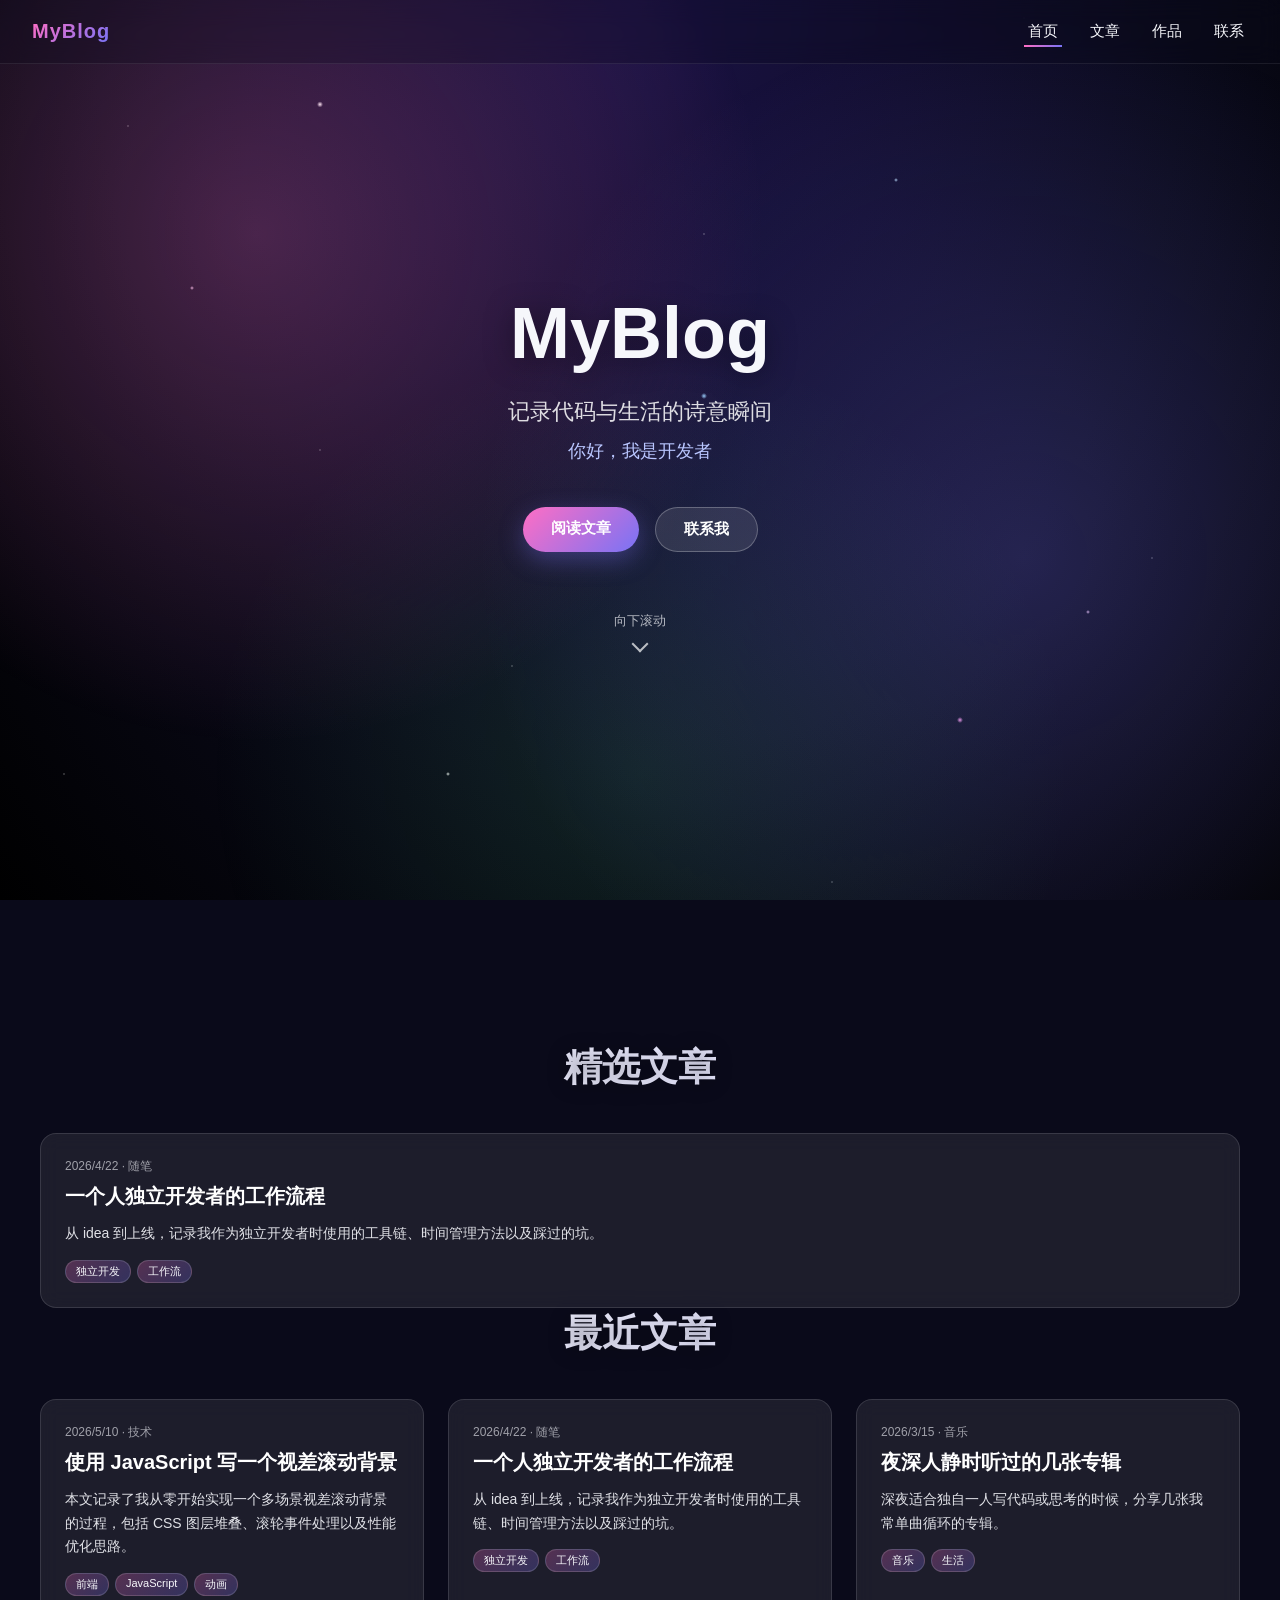
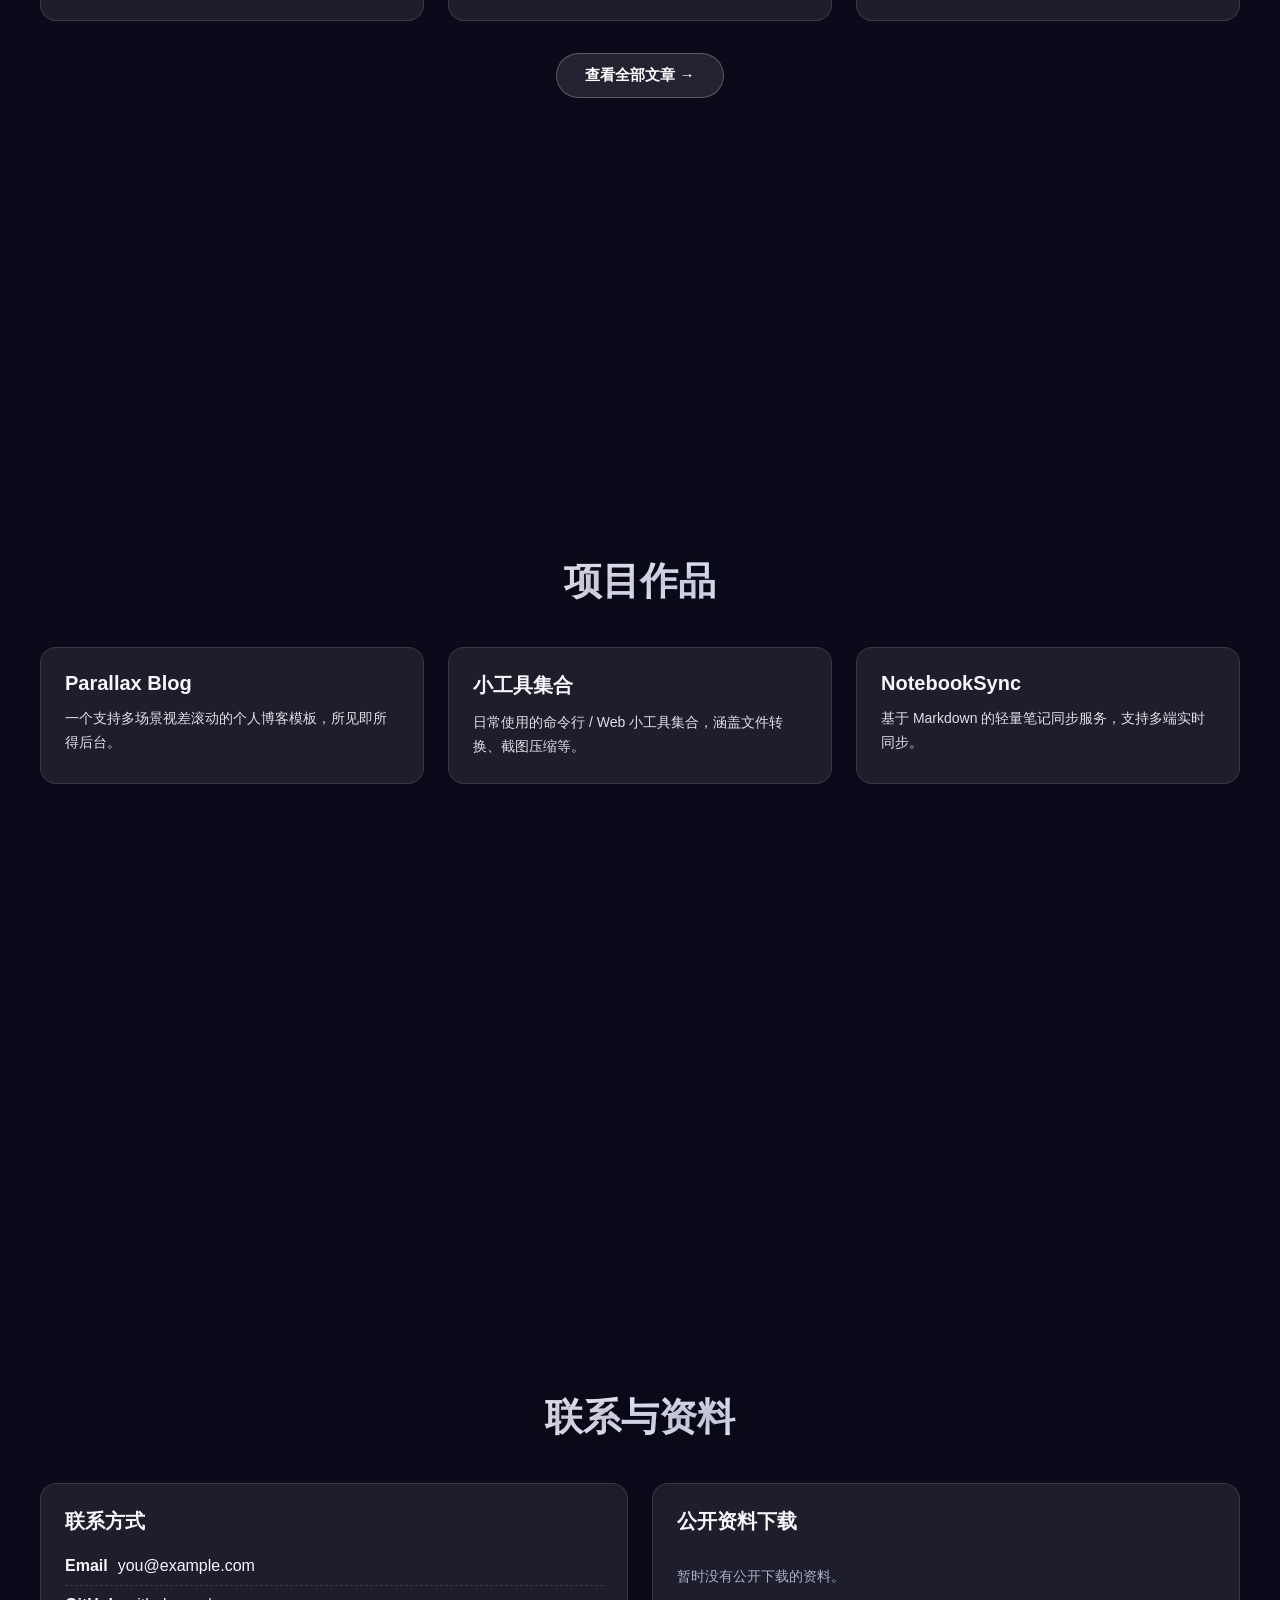
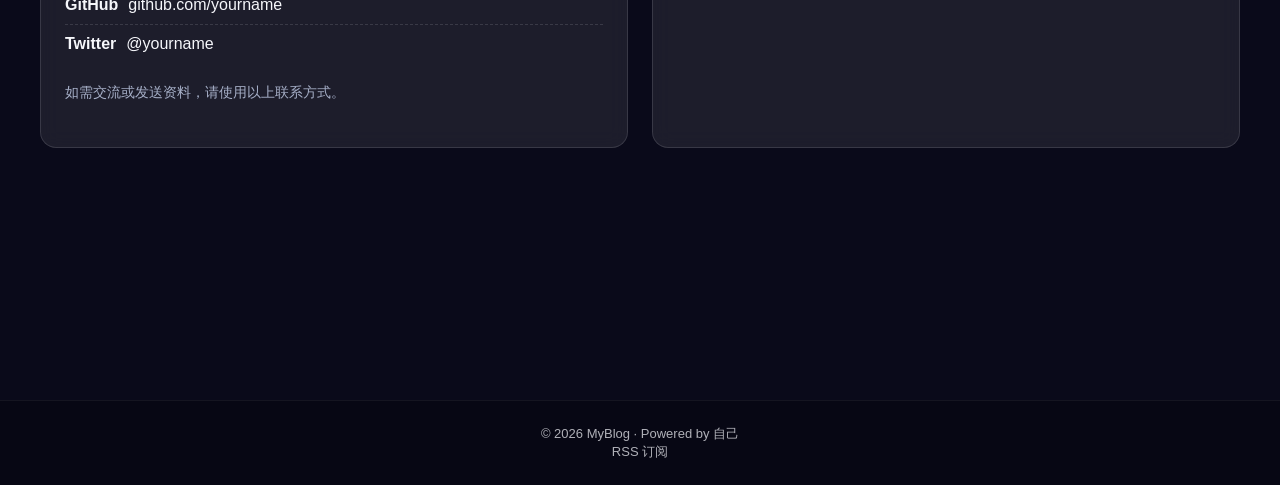
==== index.html @ c0e28db5 "Publish the public blog so it can be read without the admin site." ====
<!DOCTYPE html>
<html lang="zh-CN"><head>
  <meta charset="UTF-8">
  <meta name="viewport" content="width=device-width, initial-scale=1.0">
  <title id="page-title">我的个人博客</title>
  <link rel="stylesheet" href="css/main.css">
  <link rel="stylesheet" href="css/backgrounds.css">
<meta name="description" content="记录代码与生活的诗意瞬间"><meta property="og:title" content="我的个人博客"><meta property="og:description" content="记录代码与生活的诗意瞬间"><meta property="og:type" content="website"><meta property="og:site_name" content="MyBlog"><meta name="twitter:card" content="summary"><link rel="canonical" href="https://lin-messi.github.io/myblog/index.html"><meta property="og:url" content="https://lin-messi.github.io/myblog/index.html"><link rel="alternate" href="feed.xml" type="application/rss+xml"><link rel="stylesheet" href="css/public-site.css"></head>
<body>

  <!-- ============ 多层视差动态背景 ============ -->
  <div id="bg-stage" class="bg-stage">
    <!-- 场景 1: 星空 -->
    <div class="scene scene-1 active" data-scene="0">
      <div class="layer stars-far"></div>
      <div class="layer stars-mid"></div>
      <div class="layer stars-near"></div>
      <div class="layer nebula"></div>
    </div>
    <!-- 场景 2: 海洋 -->
    <div class="scene scene-2" data-scene="1">
      <div class="layer ocean-sky"></div>
      <div class="layer ocean-wave-far"></div>
      <div class="layer ocean-wave-mid"></div>
      <div class="layer ocean-wave-near"></div>
    </div>
    <!-- 场景 3: 森林 / 山川 -->
    <div class="scene scene-3" data-scene="2">
      <div class="layer forest-sky"></div>
      <div class="layer forest-mountain-far"></div>
      <div class="layer forest-mountain-mid"></div>
      <div class="layer forest-trees"></div>
    </div>
    <!-- 场景 4: 极光 -->
    <div class="scene scene-4" data-scene="3">
      <div class="layer aurora-sky"></div>
      <div class="layer aurora-1"></div>
      <div class="layer aurora-2"></div>
      <div class="layer aurora-3"></div>
    </div>
  </div>

  <!-- 鼠标粒子画布 -->
  

  <!-- ============ 顶部导航 ============ -->
  <header class="navbar">
    <a href="index.html" class="nav-brand" id="nav-brand" title="返回首页">MyBlog</a>
    <nav class="nav-links">
      <a href="#hero" data-nav="0">首页</a>
      <a href="#articles" data-nav="1">文章</a>
      <a href="#projects" data-nav="2">作品</a>
      <a href="#contact" data-nav="3">联系</a>
      
      
    </nav>
  </header>

  <!-- ============ 主内容 ============ -->
  <main>

    <!-- 板块 1: Hero 首页 -->
    <section id="hero" class="section section-hero">
      <div class="hero-content">
        <h1 class="hero-title" id="hero-brand">MyBlog</h1>
        <p class="hero-subtitle" id="hero-subtitle">记录代码与生活的诗意瞬间</p>
        <p class="hero-typewriter"><span id="typewriter">你好，我是开发者</span></p>
        <div class="hero-actions">
          <a href="#articles" class="btn btn-primary">阅读文章</a>
          <a href="#contact" class="btn btn-ghost">联系我</a>
        </div>
        <div class="scroll-hint">
          <span>向下滚动</span>
          <div class="arrow"></div>
        </div>
      </div>
    </section>

    <!-- 板块 2: 文章列表 -->
    <section id="articles" class="section section-articles">
      <div class="container">
        <div id="featured-block">
          <h2 class="section-title">精选文章</h2>
          <div class="article-grid" id="featured-grid"><a class="card article-card" href="post-a2-1d24ba3a.html"><div class="meta">2026/4/22 · 随笔</div><h3>一个人独立开发者的工作流程</h3><p>从 idea 到上线，记录我作为独立开发者时使用的工具链、时间管理方法以及踩过的坑。</p><div class="tags"><span class="tag">独立开发</span><span class="tag">工作流</span></div></a></div>
        </div>
        <h2 class="section-title" id="recent-heading">最近文章</h2>
        <div class="article-grid" id="article-grid"><a class="card article-card" href="post-a1-1c24b8a7.html"><div class="meta">2026/5/10 · 技术</div><h3>使用 JavaScript 写一个视差滚动背景</h3><p>本文记录了我从零开始实现一个多场景视差滚动背景的过程，包括 CSS 图层堆叠、滚轮事件处理以及性能优化思路。</p><div class="tags"><span class="tag">前端</span><span class="tag">JavaScript</span><span class="tag">动画</span></div></a><a class="card article-card" href="post-a2-1d24ba3a.html"><div class="meta">2026/4/22 · 随笔</div><h3>一个人独立开发者的工作流程</h3><p>从 idea 到上线，记录我作为独立开发者时使用的工具链、时间管理方法以及踩过的坑。</p><div class="tags"><span class="tag">独立开发</span><span class="tag">工作流</span></div></a><a class="card article-card" href="post-a3-1e24bbcd.html"><div class="meta">2026/3/15 · 音乐</div><h3>夜深人静时听过的几张专辑</h3><p>深夜适合独自一人写代码或思考的时候，分享几张我常单曲循环的专辑。</p><div class="tags"><span class="tag">音乐</span><span class="tag">生活</span></div></a></div>
        <div class="articles-more" id="articles-more" style="display: flex; justify-content: center; margin-top: 32px;">
          <a href="articles.html" class="btn btn-ghost">查看全部文章 →</a>
        </div>
      </div>
    </section>

    <!-- 板块 3: 项目作品集 -->
    <section id="projects" class="section section-projects">
      <div class="container">
        <h2 class="section-title">项目作品</h2>
        <div class="project-grid" id="project-grid"><a class="card" href="#projects" rel="noopener noreferrer"><h3>Parallax Blog</h3><p>一个支持多场景视差滚动的个人博客模板，所见即所得后台。</p></a><a class="card" href="#projects" rel="noopener noreferrer"><h3>小工具集合</h3><p>日常使用的命令行 / Web 小工具集合，涵盖文件转换、截图压缩等。</p></a><a class="card" href="#projects" rel="noopener noreferrer"><h3>NotebookSync</h3><p>基于 Markdown 的轻量笔记同步服务，支持多端实时同步。</p></a></div>
      </div>
    </section>

    <!-- 板块 4: 联系 + 资料上传通道 -->
    <section id="contact" class="section section-contact">
      <div class="container">
        <h2 class="section-title">联系与资料</h2>

        <div class="contact-grid">

          <!-- 联系信息 / 留言板 -->
          <div class="card contact-card"><h3>联系方式</h3><ul class="contact-list"><li><strong>Email</strong> <a href="mailto:you@example.com">you@example.com</a></li><li><strong>GitHub</strong> <a href="https://github.com/">github.com/yourname</a></li><li><strong>Twitter</strong> @yourname</li></ul><p class="public-note">如需交流或发送资料，请使用以上联系方式。</p></div>

          <!-- 资料上传通道 -->
          <div class="card upload-card"><h3>公开资料下载</h3><p class="public-note">暂时没有公开下载的资料。</p></div>

        </div>
      </div>
    </section>

  </main>

  <footer class="footer">
    <p id="footer-text">© 2026 MyBlog · Powered by 自己</p>
  <a href="feed.xml">RSS 订阅</a></footer>

  <!-- 背景音乐（默认无音频，可在 admin 后台传入或更换） -->
  

  <!-- 入口脚本（传统脚本，按依赖顺序加载，支持 file:// 双击直接打开） -->
  
  
  
  
  
  
  


<script src="js/backgrounds.js"></script><script src="js/public-site.js" defer=""></script></body></html>
---- css/main.css ----
/* ============ 全局基础样式 ============ */
* { box-sizing: border-box; margin: 0; padding: 0; }

html, body {
  scroll-behavior: smooth;
  font-family: -apple-system, BlinkMacSystemFont, "PingFang SC", "Microsoft YaHei",
               "Helvetica Neue", Arial, sans-serif;
  color: #f6f7fb;
  background: #0a0a1a;
  overflow-x: hidden;
}

body {
  position: relative;
  min-height: 100vh;
}

a { color: inherit; text-decoration: none; transition: opacity .25s ease; }
a:hover { opacity: .75; }

/* ============ 鼠标粒子画布 ============ */
#particle-canvas {
  position: fixed;
  inset: 0;
  width: 100vw;
  height: 100vh;
  pointer-events: none;
  z-index: 2;
}

/* ============ 顶部导航 ============ */
.navbar {
  position: fixed;
  top: 0; left: 0; right: 0;
  height: 64px;
  padding: 0 32px;
  display: flex;
  align-items: center;
  justify-content: space-between;
  z-index: 100;
  background: rgba(10, 10, 26, .25);
  backdrop-filter: blur(12px);
  -webkit-backdrop-filter: blur(12px);
  border-bottom: 1px solid rgba(255, 255, 255, .08);
}
.nav-brand {
  font-size: 20px;
  font-weight: 700;
  letter-spacing: 1px;
  background: linear-gradient(135deg, #ff6ec4, #7873f5, #4ade80, #facc15);
  background-size: 300% 300%;
  -webkit-background-clip: text;
  background-clip: text;
  color: transparent;
  animation: gradient-shift 8s ease infinite;
  cursor: pointer;
}
.nav-brand:hover { opacity: 1; }
@keyframes gradient-shift {
  0%, 100% { background-position: 0% 50%; }
  50% { background-position: 100% 50%; }
}
.nav-links { display: flex; align-items: center; gap: 24px; }
.nav-links a { font-size: 15px; padding: 6px 4px; position: relative; }
.nav-links a::after {
  content: '';
  position: absolute;
  left: 0; bottom: 0;
  width: 0; height: 2px;
  background: linear-gradient(90deg, #ff6ec4, #7873f5);
  transition: width .3s ease;
}
.nav-links a:hover::after,
.nav-links a.active::after { width: 100%; }

.music-btn, .admin-link {
  background: rgba(255, 255, 255, .1);
  border: 1px solid rgba(255, 255, 255, .15);
  color: #fff;
  width: 36px; height: 36px;
  border-radius: 50%;
  display: inline-flex;
  align-items: center;
  justify-content: center;
  cursor: pointer;
  font-size: 16px;
  transition: all .25s ease;
}
.music-btn:hover, .admin-link:hover {
  background: rgba(255, 255, 255, .2);
  transform: rotate(15deg);
}
.music-btn.playing {
  background: linear-gradient(135deg, #ff6ec4, #7873f5);
  animation: pulse 1.5s ease-in-out infinite;
}
@keyframes pulse {
  0%, 100% { box-shadow: 0 0 0 0 rgba(255, 110, 196, .5); }
  50% { box-shadow: 0 0 0 10px rgba(255, 110, 196, 0); }
}

/* ============ 主区段 ============ */
.section {
  position: relative;
  width: 100%;
  min-height: 100vh;
  padding: 120px 32px 80px;
  display: flex;
  align-items: center;
  z-index: 3;
}
.container { max-width: 1200px; margin: 0 auto; width: 100%; }
.section-title {
  font-size: 38px;
  font-weight: 700;
  margin-bottom: 40px;
  text-align: center;
  background: linear-gradient(135deg, #fff, #d6d6ff);
  -webkit-background-clip: text;
  background-clip: text;
  color: transparent;
  text-shadow: 0 2px 20px rgba(0, 0, 0, .3);
}

/* ============ Hero ============ */
.section-hero { justify-content: center; text-align: center; }
.hero-content { max-width: 800px; }
.hero-title {
  font-size: clamp(36px, 6vw, 72px);
  font-weight: 800;
  margin-bottom: 20px;
  line-height: 1.2;
  text-shadow: 0 4px 30px rgba(0, 0, 0, .4);
}
.cursor {
  display: inline-block;
  color: #ff6ec4;
  animation: blink 0.8s step-end infinite;
}
@keyframes blink { 50% { opacity: 0; } }

.hero-subtitle {
  font-size: clamp(16px, 2vw, 22px);
  color: rgba(255, 255, 255, .85);
  margin-bottom: 12px;
}
.hero-typewriter {
  font-size: clamp(15px, 2vw, 18px);
  color: #b9c6ff;
  margin: 0 0 32px;
  min-height: 26px;
}
.hero-actions { display: flex; gap: 16px; justify-content: center; flex-wrap: wrap; }

.btn {
  display: inline-block;
  padding: 12px 28px;
  border-radius: 999px;
  font-size: 15px;
  font-weight: 600;
  cursor: pointer;
  border: none;
  transition: all .3s ease;
}
.btn-primary {
  background: linear-gradient(135deg, #ff6ec4, #7873f5);
  color: #fff;
  box-shadow: 0 8px 24px rgba(120, 115, 245, .35);
}
.btn-primary:hover { transform: translateY(-2px); box-shadow: 0 12px 32px rgba(120, 115, 245, .5); }
.btn-ghost {
  background: rgba(255, 255, 255, .1);
  color: #fff;
  border: 1px solid rgba(255, 255, 255, .25);
}
.btn-ghost:hover { background: rgba(255, 255, 255, .2); }

.scroll-hint {
  margin-top: 60px;
  display: flex;
  flex-direction: column;
  align-items: center;
  font-size: 13px;
  opacity: .7;
  animation: float 2s ease-in-out infinite;
}
.scroll-hint .arrow {
  width: 12px; height: 12px;
  border-right: 2px solid #fff;
  border-bottom: 2px solid #fff;
  transform: rotate(45deg);
  margin-top: 8px;
}
@keyframes float {
  0%, 100% { transform: translateY(0); }
  50% { transform: translateY(8px); }
}

/* ============ 卡片网格 ============ */
.article-grid, .project-grid {
  display: grid;
  grid-template-columns: repeat(auto-fit, minmax(min(280px, 100%), 1fr));
  gap: 24px;
}
.card {
  background: rgba(255, 255, 255, .08);
  border: 1px solid rgba(255, 255, 255, .12);
  border-radius: 16px;
  padding: 24px;
  backdrop-filter: blur(10px);
  -webkit-backdrop-filter: blur(10px);
  transition: all .3s ease;
}
.card:hover {
  transform: translateY(-4px);
  background: rgba(255, 255, 255, .12);
  border-color: rgba(255, 255, 255, .25);
  box-shadow: 0 20px 40px rgba(0, 0, 0, .25);
}
.card h3 { font-size: 20px; margin-bottom: 12px; }
.card .meta { font-size: 12px; opacity: .6; margin-bottom: 8px; }
.card p { font-size: 14px; line-height: 1.7; opacity: .9; }
.card h3, .card p, .contact-list a { overflow-wrap: break-word; word-break: break-word; }
.card .tags { margin-top: 14px; display: flex; flex-wrap: wrap; gap: 6px; }
.card .tag {
  font-size: 11px;
  padding: 3px 10px;
  border-radius: 999px;
  background: linear-gradient(135deg, rgba(255, 110, 196, .25), rgba(120, 115, 245, .25));
  border: 1px solid rgba(255, 255, 255, .15);
}
/* 可点击的文章卡片（首页） */
a.article-card { display: block; text-decoration: none; color: inherit; position: relative; }
a.article-card h3 { color: #fff; transition: color .2s; }
a.article-card:hover h3 { color: #ffd6f0; }
.article-card .pin-badge {
  position: absolute; top: 14px; right: 14px;
  font-size: 11px; padding: 2px 10px; border-radius: 10px;
  background: linear-gradient(135deg, #db2777, #a86bff); color: #fff;
}
.article-card .pin-badge.featured { background: linear-gradient(135deg, #f59e0b, #db2777); }

/* ============ 联系板块 ============ */
.contact-grid {
  display: grid;
  grid-template-columns: repeat(auto-fit, minmax(min(320px, 100%), 1fr));
  gap: 24px;
}
.contact-list { list-style: none; }
.contact-list li {
  padding: 10px 0;
  display: flex;
  align-items: center;
  gap: 10px;
  border-bottom: 1px dashed rgba(255, 255, 255, .12);
}
.contact-list li:last-child { border-bottom: none; }
.contact-list .ico { width: 28px; opacity: .8; }

/* 留言板 */
.message-form { display: flex; flex-direction: column; gap: 10px; margin-top: 8px; }
.message-form input,
.message-form textarea {
  background: rgba(255, 255, 255, .08);
  border: 1px solid rgba(255, 255, 255, .15);
  border-radius: 8px;
  padding: 10px 12px;
  color: #fff;
  font-size: 14px;
  font-family: inherit;
  resize: vertical;
}
.message-form input:focus,
.message-form textarea:focus { outline: none; border-color: rgba(255, 110, 196, .5); }
.message-list { margin-top: 14px; max-height: 200px; overflow-y: auto; }
.message-item {
  padding: 8px 10px;
  border-radius: 8px;
  background: rgba(255, 255, 255, .04);
  margin-bottom: 6px;
  font-size: 13px;
}
.message-item .author { color: #ff6ec4; font-weight: 600; margin-right: 6px; }
.message-item .time { float: right; opacity: .5; font-size: 11px; }

/* ============ 上传区 ============ */
.upload-tip { font-size: 12px; opacity: .7; margin-bottom: 12px; }
.dropzone {
  border: 2px dashed rgba(255, 255, 255, .25);
  border-radius: 12px;
  padding: 32px 16px;
  text-align: center;
  cursor: pointer;
  transition: all .3s ease;
  background: rgba(255, 255, 255, .03);
}
.dropzone.dragover {
  border-color: #ff6ec4;
  background: rgba(255, 110, 196, .08);
  transform: scale(1.02);
}
.upload-icon {
  font-size: 36px;
  margin-bottom: 8px;
  background: linear-gradient(135deg, #ff6ec4, #7873f5);
  -webkit-background-clip: text;
  background-clip: text;
  color: transparent;
}
.file-label { color: #ff6ec4; text-decoration: underline; cursor: pointer; }
.upload-status { font-size: 12px; margin-top: 10px; min-height: 18px; opacity: .8; }

.upload-list-title { margin-top: 20px; font-size: 14px; opacity: .8; }
.upload-list { list-style: none; max-height: 200px; overflow-y: auto; margin-top: 8px; }
.upload-list li {
  display: flex;
  align-items: center;
  justify-content: space-between;
  padding: 8px 12px;
  border-radius: 8px;
  background: rgba(255, 255, 255, .05);
  margin-bottom: 6px;
  font-size: 13px;
}
.upload-list .file-info { display: flex; align-items: center; gap: 8px; min-width: 0; }
.upload-list .file-name { white-space: nowrap; overflow: hidden; text-overflow: ellipsis; max-width: 180px; }
.upload-list .file-size { opacity: .5; font-size: 11px; }
.upload-list .file-actions { display: flex; gap: 8px; }
.upload-list .file-actions a,
.upload-list .file-actions button {
  background: rgba(255, 255, 255, .1);
  border: none;
  color: #fff;
  font-size: 11px;
  padding: 4px 10px;
  border-radius: 999px;
  cursor: pointer;
  transition: all .25s ease;
}
.upload-list .file-actions a:hover,
.upload-list .file-actions button:hover { background: rgba(255, 110, 196, .35); }

/* ============ 页脚 ============ */
.footer {
  position: relative;
  z-index: 3;
  text-align: center;
  padding: 24px;
  font-size: 13px;
  opacity: .7;
  background: rgba(0, 0, 0, .3);
  border-top: 1px solid rgba(255, 255, 255, .08);
}

/* ============ 响应式 ============ */
@media (max-width: 720px) {
  .navbar { padding: 0 16px; }
  .nav-links { gap: 12px; }
  .nav-links a { font-size: 13px; }
  .section { padding: 100px 16px 60px; }
  .section-title { font-size: 28px; margin-bottom: 28px; }
}
---- css/backgrounds.css ----
/* ============ 多场景视差动态背景 ============
   通过 JS 控制每个 .scene 的 opacity，以及每个 .layer 的 translateY
   形成 4 个场景之间的渐变切换 + 视差多层滚动
============================================== */

.bg-stage {
  position: fixed;
  inset: 0;
  width: 100vw;
  height: 100vh;
  z-index: 1;
  overflow: hidden;
  pointer-events: none;
}

.scene {
  position: absolute;
  inset: 0;
  opacity: 0;
  transition: opacity .6s ease;
  will-change: opacity;
}
.scene.active { opacity: 1; }

.layer {
  position: absolute;
  inset: -10% 0;
  will-change: transform;
  transition: transform .12s linear;
}

/* ========== 场景 1: 星空 ========== */
.scene-1 {
  background: radial-gradient(ellipse at top, #1a1244 0%, #0a0a1a 60%, #000 100%);
}
.stars-far, .stars-mid, .stars-near {
  background-repeat: repeat;
}
/* 远星 —— 小而密 */
.stars-far {
  background-image:
    radial-gradient(1px 1px at 10% 20%, #fff, transparent),
    radial-gradient(1px 1px at 80% 10%, #fff, transparent),
    radial-gradient(1px 1px at 40% 70%, #fff, transparent),
    radial-gradient(1px 1px at 65% 90%, #fff, transparent),
    radial-gradient(1px 1px at 25% 50%, #fff, transparent),
    radial-gradient(1px 1px at 90% 60%, #fff, transparent),
    radial-gradient(1px 1px at 5% 80%, #fff, transparent),
    radial-gradient(1px 1px at 55% 30%, #fff, transparent);
  background-size: 100% 100%;
  opacity: .6;
  animation: twinkle 4s ease-in-out infinite;
}
/* 中星 */
.stars-mid {
  background-image:
    radial-gradient(2px 2px at 15% 35%, #ffd6f7, transparent),
    radial-gradient(2px 2px at 70% 25%, #c2e6ff, transparent),
    radial-gradient(2px 2px at 35% 80%, #fff, transparent),
    radial-gradient(2px 2px at 85% 65%, #ffd6f7, transparent),
    radial-gradient(2px 2px at 50% 50%, #c2e6ff, transparent);
  background-size: 100% 100%;
  opacity: .85;
  animation: twinkle 3s ease-in-out infinite 1s;
}
/* 近星 —— 大而少 */
.stars-near {
  background-image:
    radial-gradient(3px 3px at 25% 18%, #fff, transparent),
    radial-gradient(3px 3px at 75% 75%, #ff9be5, transparent),
    radial-gradient(3px 3px at 55% 45%, #9bd6ff, transparent);
  background-size: 100% 100%;
}
@keyframes twinkle {
  0%, 100% { opacity: .35; }
  50% { opacity: 1; }
}
/* 星云光晕 */
.nebula {
  background:
    radial-gradient(circle at 20% 30%, rgba(255, 110, 196, .25), transparent 40%),
    radial-gradient(circle at 80% 60%, rgba(120, 115, 245, .25), transparent 45%),
    radial-gradient(circle at 50% 80%, rgba(74, 222, 128, .12), transparent 40%);
}

/* ========== 场景 2: 海洋 ========== */
.scene-2 {
  background: linear-gradient(to bottom, #08203e 0%, #0b5577 50%, #1a8ca0 100%);
}
.ocean-sky {
  background: radial-gradient(circle at 70% 20%, rgba(255, 200, 130, .35), transparent 40%),
              radial-gradient(circle at 30% 10%, rgba(255, 150, 200, .25), transparent 50%);
}
.ocean-wave-far,
.ocean-wave-mid,
.ocean-wave-near {
  position: absolute;
  left: 0; right: 0;
  height: 50%;
}
.ocean-wave-far {
  bottom: 30%;
  background: radial-gradient(ellipse at 50% 100%, rgba(173, 216, 230, .5), transparent 70%);
  filter: blur(10px);
  animation: wave 8s ease-in-out infinite;
}
.ocean-wave-mid {
  bottom: 15%;
  background: linear-gradient(to top, rgba(11, 85, 119, .9), transparent);
  clip-path: polygon(0 60%, 8% 50%, 18% 60%, 28% 48%, 40% 58%, 52% 46%, 65% 58%, 78% 48%, 90% 60%, 100% 52%, 100% 100%, 0 100%);
  animation: wave 6s ease-in-out infinite reverse;
}
.ocean-wave-near {
  bottom: 0;
  background: linear-gradient(to top, rgba(8, 32, 62, .95), transparent);
  clip-path: polygon(0 70%, 10% 60%, 22% 72%, 35% 58%, 48% 70%, 60% 56%, 72% 70%, 85% 60%, 100% 70%, 100% 100%, 0 100%);
  animation: wave 4s ease-in-out infinite;
}
@keyframes wave {
  0%, 100% { transform: translateX(0) translateY(0); }
  50% { transform: translateX(-20px) translateY(-6px); }
}

/* ========== 场景 3: 森林山川 ========== */
.scene-3 {
  background: linear-gradient(to bottom, #ffb7a8 0%, #ff8a7a 30%, #6d3f6e 70%, #2b1d4a 100%);
}
.forest-sky {
  background: radial-gradient(circle at 50% 30%, rgba(255, 240, 200, .5), transparent 30%);
}
.forest-mountain-far,
.forest-mountain-mid,
.forest-trees {
  position: absolute;
  left: 0; right: 0;
  bottom: 0;
}
.forest-mountain-far {
  height: 55%;
  background: linear-gradient(to top, #4a2c5c, #6d3f6e);
  clip-path: polygon(0 60%, 12% 30%, 24% 55%, 38% 25%, 52% 50%, 65% 20%, 80% 48%, 92% 30%, 100% 55%, 100% 100%, 0 100%);
  opacity: .8;
}
.forest-mountain-mid {
  height: 40%;
  background: linear-gradient(to top, #2b1d4a, #4a2c5c);
  clip-path: polygon(0 70%, 10% 45%, 22% 65%, 36% 40%, 50% 60%, 64% 38%, 78% 60%, 90% 45%, 100% 65%, 100% 100%, 0 100%);
}
.forest-trees {
  height: 25%;
  background: linear-gradient(to top, #110a25, #2b1d4a);
  clip-path: polygon(
    0 100%, 0 80%, 3% 75%, 6% 82%, 9% 70%, 12% 80%, 15% 65%, 18% 78%, 22% 60%, 25% 75%, 28% 68%, 32% 60%, 36% 72%, 40% 65%, 44% 78%, 48% 70%, 52% 60%, 56% 72%, 60% 65%, 64% 78%, 68% 60%, 72% 72%, 76% 65%, 80% 75%, 84% 60%, 88% 70%, 92% 75%, 96% 65%, 100% 78%, 100% 100%
  );
}

/* ========== 场景 4: 极光 ========== */
.scene-4 {
  background: linear-gradient(to bottom, #02061a 0%, #061a3a 50%, #0a3554 100%);
}
.aurora-sky {
  background:
    radial-gradient(2px 2px at 20% 80%, #fff, transparent),
    radial-gradient(2px 2px at 50% 90%, #fff, transparent),
    radial-gradient(1px 1px at 80% 85%, #fff, transparent),
    radial-gradient(1px 1px at 35% 95%, #fff, transparent);
  opacity: .6;
}
.aurora-1, .aurora-2, .aurora-3 {
  position: absolute;
  inset: 0;
  filter: blur(40px);
  mix-blend-mode: screen;
  opacity: .65;
}
.aurora-1 {
  background: radial-gradient(ellipse 60% 30% at 30% 35%, #4ade80, transparent 60%);
  animation: aurora 9s ease-in-out infinite;
}
.aurora-2 {
  background: radial-gradient(ellipse 70% 25% at 70% 40%, #7873f5, transparent 60%);
  animation: aurora 7s ease-in-out infinite reverse;
}
.aurora-3 {
  background: radial-gradient(ellipse 50% 28% at 50% 30%, #ff6ec4, transparent 60%);
  animation: aurora 11s ease-in-out infinite;
}
@keyframes aurora {
  0%, 100% { transform: translateX(-8%) translateY(0) scaleY(1); }
  50% { transform: translateX(8%) translateY(-4%) scaleY(1.15); }
}
---- css/public-site.css ----
[hidden] { display: none !important; }
.article-main { min-width: 0; }
.article-content { overflow-wrap: anywhere; }
.article-content h2, .article-content h3, .article-content h4 { scroll-margin-top: 90px; }
.public-note { padding: 18px 0; color: #b6c0d9; font-size: 14px; line-height: 1.8; }
.public-note a { text-decoration: underline; }
.public-downloads { list-style: none; padding: 0; }
.public-downloads li { padding: 12px 0; overflow-wrap: anywhere; }
.public-downloads a { text-decoration: underline; }
.public-footer { padding: 28px 20px; text-align: center; color: #b6c0d9; font-size: 13px; }
.public-footer a { color: inherit; }
.post-card[hidden] { display: none; }
.list-search { min-width: 0; max-width: 100%; }
.hero-typewriter { min-height: 2em; }
.contact-grid { grid-template-columns: repeat(auto-fit,minmax(min(320px,100%),1fr)); }
:focus-visible { outline: 2px solid #b9c6ff; outline-offset: 4px; }
@media(max-width:720px) { .navbar { height: auto; min-height: 64px; flex-wrap: wrap; gap: 8px; padding: 12px 16px; } .nav-links { gap: 10px; flex-wrap: wrap; } .article-header h1 { overflow-wrap: anywhere; } }
@media(prefers-reduced-motion:reduce) { *, *::before, *::after { animation: none !important; transition: none !important; scroll-behavior: auto !important; } }
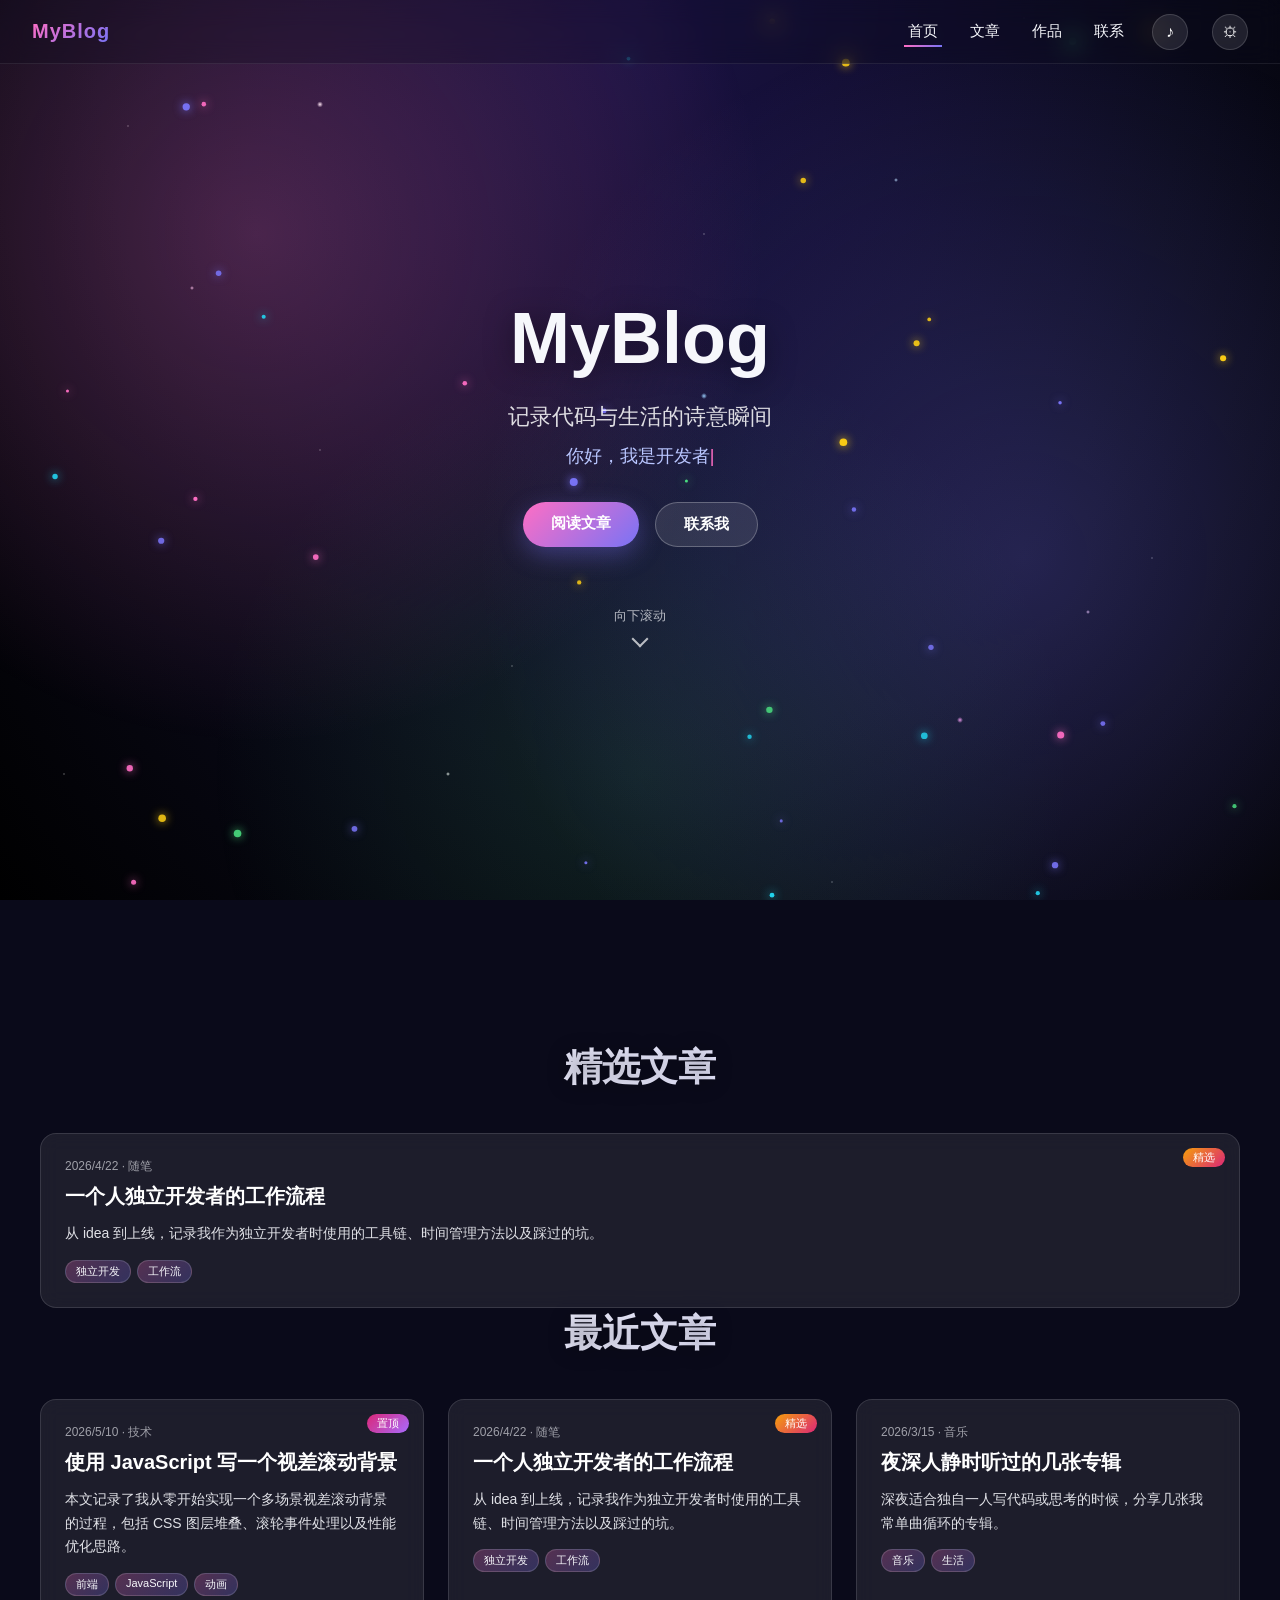
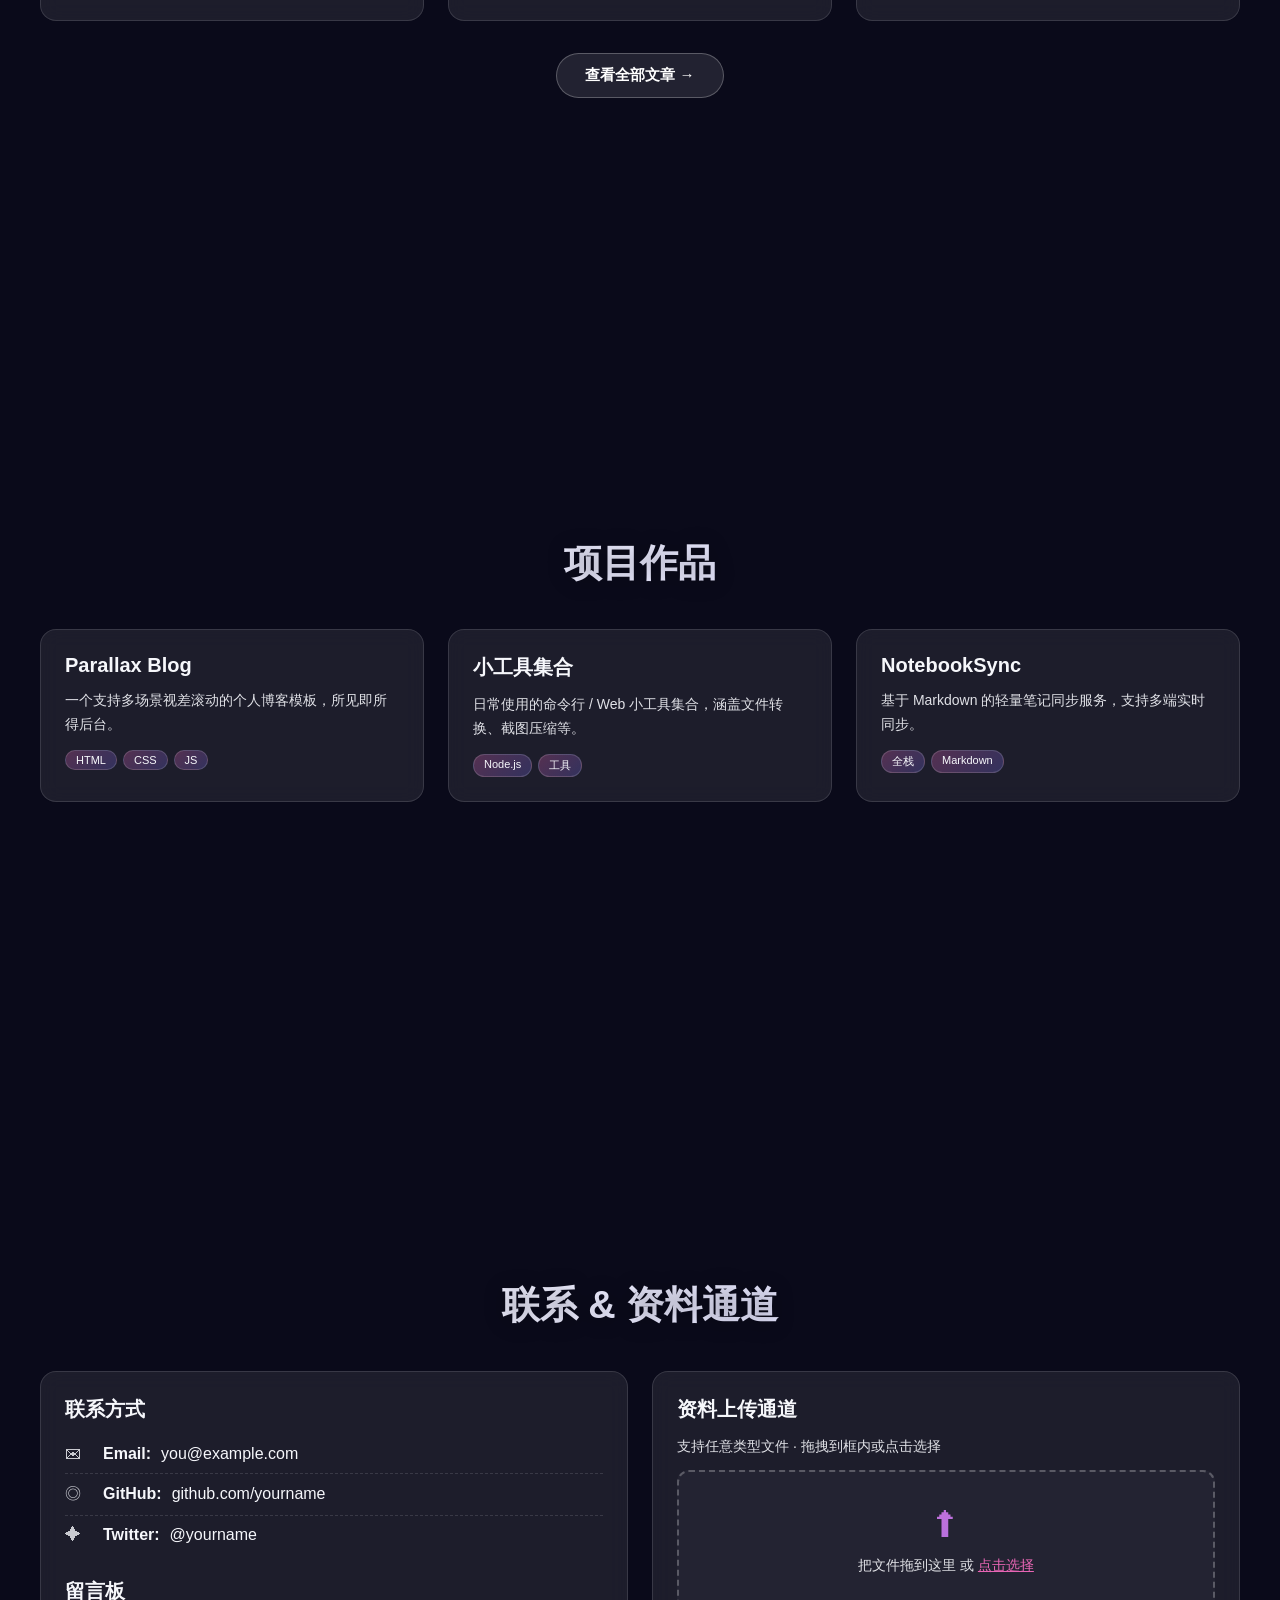
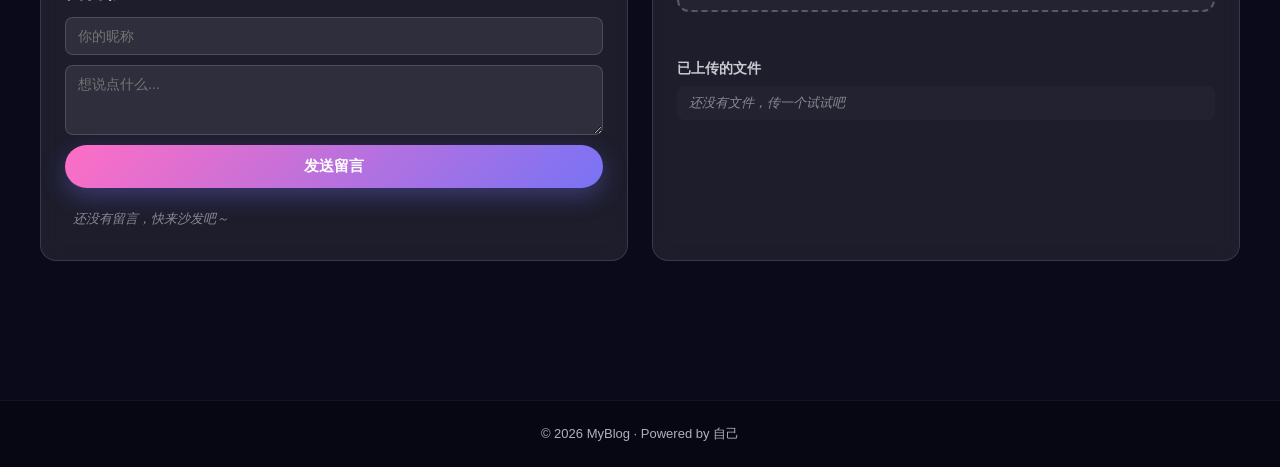
==== commit 41ad725f: "Show newly published articles on the public site without a manual upload." ====
--- a/index.html
+++ b/index.html
@@ -1,17 +1,18 @@
 <!DOCTYPE html>
-<html lang="zh-CN"><head>
-  <meta charset="UTF-8">
-  <meta name="viewport" content="width=device-width, initial-scale=1.0">
+<html lang="zh-CN">
+<head>
+  <meta charset="UTF-8" />
+  <meta name="viewport" content="width=device-width, initial-scale=1.0" />
   <title id="page-title">我的个人博客</title>
-  <link rel="stylesheet" href="css/main.css">
-  <link rel="stylesheet" href="css/backgrounds.css">
-<meta name="description" content="记录代码与生活的诗意瞬间"><meta property="og:title" content="我的个人博客"><meta property="og:description" content="记录代码与生活的诗意瞬间"><meta property="og:type" content="website"><meta property="og:site_name" content="MyBlog"><meta name="twitter:card" content="summary"><link rel="canonical" href="https://lin-messi.github.io/myblog/index.html"><meta property="og:url" content="https://lin-messi.github.io/myblog/index.html"><link rel="alternate" href="feed.xml" type="application/rss+xml"><link rel="stylesheet" href="css/public-site.css"></head>
+  <link rel="stylesheet" href="css/main.css" />
+  <link rel="stylesheet" href="css/backgrounds.css" />
+</head>
 <body>
 
   <!-- ============ 多层视差动态背景 ============ -->
   <div id="bg-stage" class="bg-stage">
     <!-- 场景 1: 星空 -->
-    <div class="scene scene-1 active" data-scene="0">
+    <div class="scene scene-1" data-scene="0">
       <div class="layer stars-far"></div>
       <div class="layer stars-mid"></div>
       <div class="layer stars-near"></div>
@@ -41,7 +42,7 @@
   </div>
 
   <!-- 鼠标粒子画布 -->
-  
+  <canvas id="particle-canvas"></canvas>
 
   <!-- ============ 顶部导航 ============ -->
   <header class="navbar">
@@ -51,8 +52,10 @@
       <a href="#articles" data-nav="1">文章</a>
       <a href="#projects" data-nav="2">作品</a>
       <a href="#contact" data-nav="3">联系</a>
-      
-      
+      <button id="music-toggle" class="music-btn" title="背景音乐">
+        <span class="music-icon">♪</span>
+      </button>
+      <a href="admin.html" class="admin-link" title="后台管理">⚙</a>
     </nav>
   </header>
 
@@ -64,7 +67,7 @@
       <div class="hero-content">
         <h1 class="hero-title" id="hero-brand">MyBlog</h1>
         <p class="hero-subtitle" id="hero-subtitle">记录代码与生活的诗意瞬间</p>
-        <p class="hero-typewriter"><span id="typewriter">你好，我是开发者</span></p>
+        <p class="hero-typewriter"><span id="typewriter"></span><span class="cursor">|</span></p>
         <div class="hero-actions">
           <a href="#articles" class="btn btn-primary">阅读文章</a>
           <a href="#contact" class="btn btn-ghost">联系我</a>
@@ -79,13 +82,15 @@
     <!-- 板块 2: 文章列表 -->
     <section id="articles" class="section section-articles">
       <div class="container">
-        <div id="featured-block">
+        <div id="featured-block" hidden>
           <h2 class="section-title">精选文章</h2>
-          <div class="article-grid" id="featured-grid"><a class="card article-card" href="post-a2-1d24ba3a.html"><div class="meta">2026/4/22 · 随笔</div><h3>一个人独立开发者的工作流程</h3><p>从 idea 到上线，记录我作为独立开发者时使用的工具链、时间管理方法以及踩过的坑。</p><div class="tags"><span class="tag">独立开发</span><span class="tag">工作流</span></div></a></div>
+          <div class="article-grid" id="featured-grid"></div>
         </div>
         <h2 class="section-title" id="recent-heading">最近文章</h2>
-        <div class="article-grid" id="article-grid"><a class="card article-card" href="post-a1-1c24b8a7.html"><div class="meta">2026/5/10 · 技术</div><h3>使用 JavaScript 写一个视差滚动背景</h3><p>本文记录了我从零开始实现一个多场景视差滚动背景的过程，包括 CSS 图层堆叠、滚轮事件处理以及性能优化思路。</p><div class="tags"><span class="tag">前端</span><span class="tag">JavaScript</span><span class="tag">动画</span></div></a><a class="card article-card" href="post-a2-1d24ba3a.html"><div class="meta">2026/4/22 · 随笔</div><h3>一个人独立开发者的工作流程</h3><p>从 idea 到上线，记录我作为独立开发者时使用的工具链、时间管理方法以及踩过的坑。</p><div class="tags"><span class="tag">独立开发</span><span class="tag">工作流</span></div></a><a class="card article-card" href="post-a3-1e24bbcd.html"><div class="meta">2026/3/15 · 音乐</div><h3>夜深人静时听过的几张专辑</h3><p>深夜适合独自一人写代码或思考的时候，分享几张我常单曲循环的专辑。</p><div class="tags"><span class="tag">音乐</span><span class="tag">生活</span></div></a></div>
-        <div class="articles-more" id="articles-more" style="display: flex; justify-content: center; margin-top: 32px;">
+        <div class="article-grid" id="article-grid">
+          <!-- 由 JS 动态渲染 -->
+        </div>
+        <div class="articles-more" id="articles-more" style="display:none;justify-content:center;margin-top:32px;">
           <a href="articles.html" class="btn btn-ghost">查看全部文章 →</a>
         </div>
       </div>
@@ -95,22 +100,55 @@
     <section id="projects" class="section section-projects">
       <div class="container">
         <h2 class="section-title">项目作品</h2>
-        <div class="project-grid" id="project-grid"><a class="card" href="#projects" rel="noopener noreferrer"><h3>Parallax Blog</h3><p>一个支持多场景视差滚动的个人博客模板，所见即所得后台。</p></a><a class="card" href="#projects" rel="noopener noreferrer"><h3>小工具集合</h3><p>日常使用的命令行 / Web 小工具集合，涵盖文件转换、截图压缩等。</p></a><a class="card" href="#projects" rel="noopener noreferrer"><h3>NotebookSync</h3><p>基于 Markdown 的轻量笔记同步服务，支持多端实时同步。</p></a></div>
+        <div class="project-grid" id="project-grid">
+          <!-- 由 JS 动态渲染 -->
+        </div>
       </div>
     </section>
 
     <!-- 板块 4: 联系 + 资料上传通道 -->
     <section id="contact" class="section section-contact">
       <div class="container">
-        <h2 class="section-title">联系与资料</h2>
+        <h2 class="section-title">联系 & 资料通道</h2>
 
         <div class="contact-grid">
 
           <!-- 联系信息 / 留言板 -->
-          <div class="card contact-card"><h3>联系方式</h3><ul class="contact-list"><li><strong>Email</strong> <a href="mailto:you@example.com">you@example.com</a></li><li><strong>GitHub</strong> <a href="https://github.com/">github.com/yourname</a></li><li><strong>Twitter</strong> @yourname</li></ul><p class="public-note">如需交流或发送资料，请使用以上联系方式。</p></div>
+          <div class="card contact-card">
+            <h3>联系方式</h3>
+            <ul class="contact-list" id="contact-list">
+              <!-- 由 JS 动态渲染 -->
+            </ul>
+
+            <h3 style="margin-top:24px;">留言板</h3>
+            <form id="message-form" class="message-form">
+              <input type="text" id="msg-name" placeholder="你的昵称" required maxlength="20" />
+              <textarea id="msg-content" placeholder="想说点什么..." required rows="3" maxlength="500"></textarea>
+              <button type="submit" class="btn btn-primary">发送留言</button>
+            </form>
+            <div id="message-list" class="message-list"></div>
+          </div>
 
           <!-- 资料上传通道 -->
-          <div class="card upload-card"><h3>公开资料下载</h3><p class="public-note">暂时没有公开下载的资料。</p></div>
+          <div class="card upload-card">
+            <h3>资料上传通道</h3>
+            <p class="upload-tip">支持任意类型文件 · 拖拽到框内或点击选择</p>
+
+            <div id="dropzone" class="dropzone">
+              <div class="dropzone-inner">
+                <div class="upload-icon">⬆</div>
+                <p>把文件拖到这里 或 <label for="file-input" class="file-label">点击选择</label></p>
+                <input type="file" id="file-input" multiple hidden />
+              </div>
+            </div>
+
+            <div class="upload-status" id="upload-status"></div>
+
+            <h4 class="upload-list-title">已上传的文件</h4>
+            <ul class="upload-list" id="upload-list">
+              <!-- 由 JS 动态渲染 -->
+            </ul>
+          </div>
 
         </div>
       </div>
@@ -120,19 +158,18 @@
 
   <footer class="footer">
     <p id="footer-text">© 2026 MyBlog · Powered by 自己</p>
-  <a href="feed.xml">RSS 订阅</a></footer>
+  </footer>
 
   <!-- 背景音乐（默认无音频，可在 admin 后台传入或更换） -->
-  
+  <audio id="bg-music" loop preload="none"></audio>
 
   <!-- 入口脚本（传统脚本，按依赖顺序加载，支持 file:// 双击直接打开） -->
-  
-  
-  
-  
-  
-  
-  
-
-
-<script src="js/backgrounds.js"></script><script src="js/public-site.js" defer=""></script></body></html>+  <script src="js/storage.js"></script>
+  <script src="js/backgrounds.js"></script>
+  <script src="js/particles.js"></script>
+  <script src="js/typewriter.js"></script>
+  <script src="js/music.js"></script>
+  <script src="js/upload.js"></script>
+  <script src="js/main.js"></script>
+</body>
+</html>
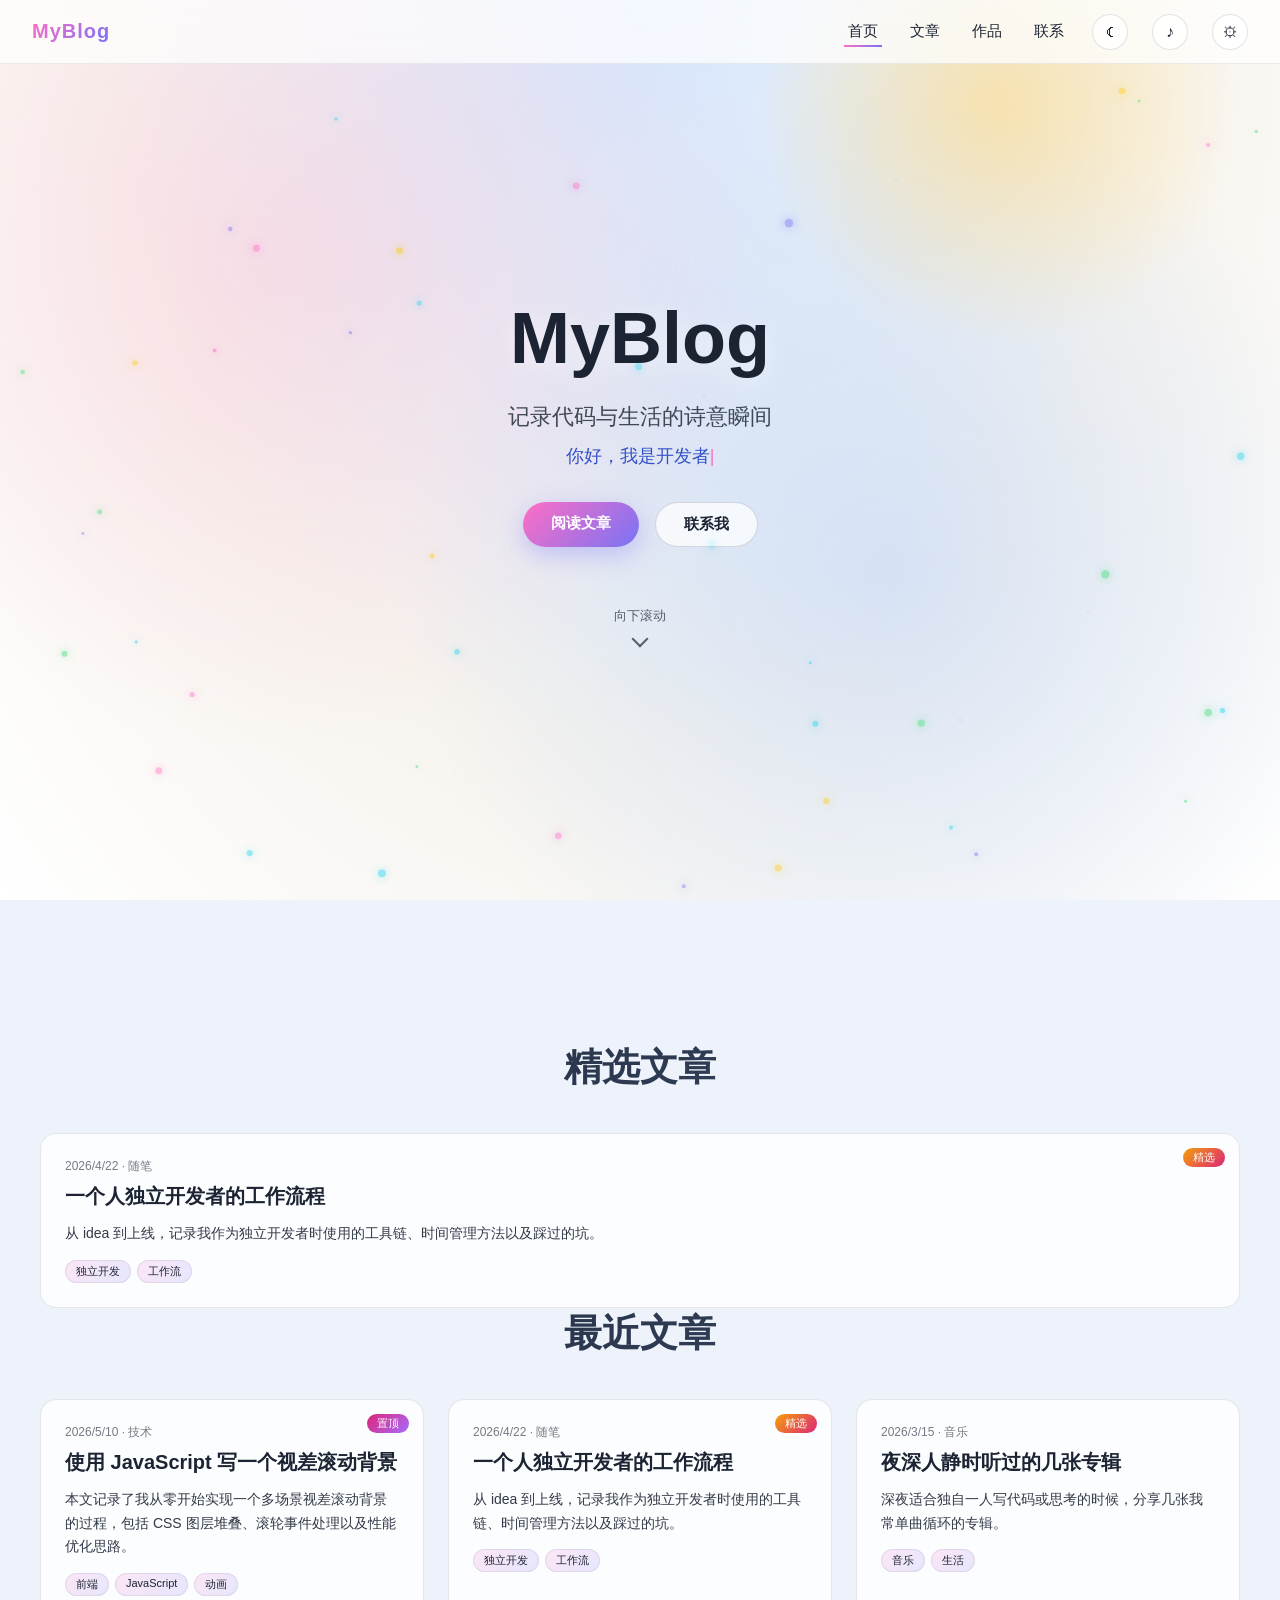
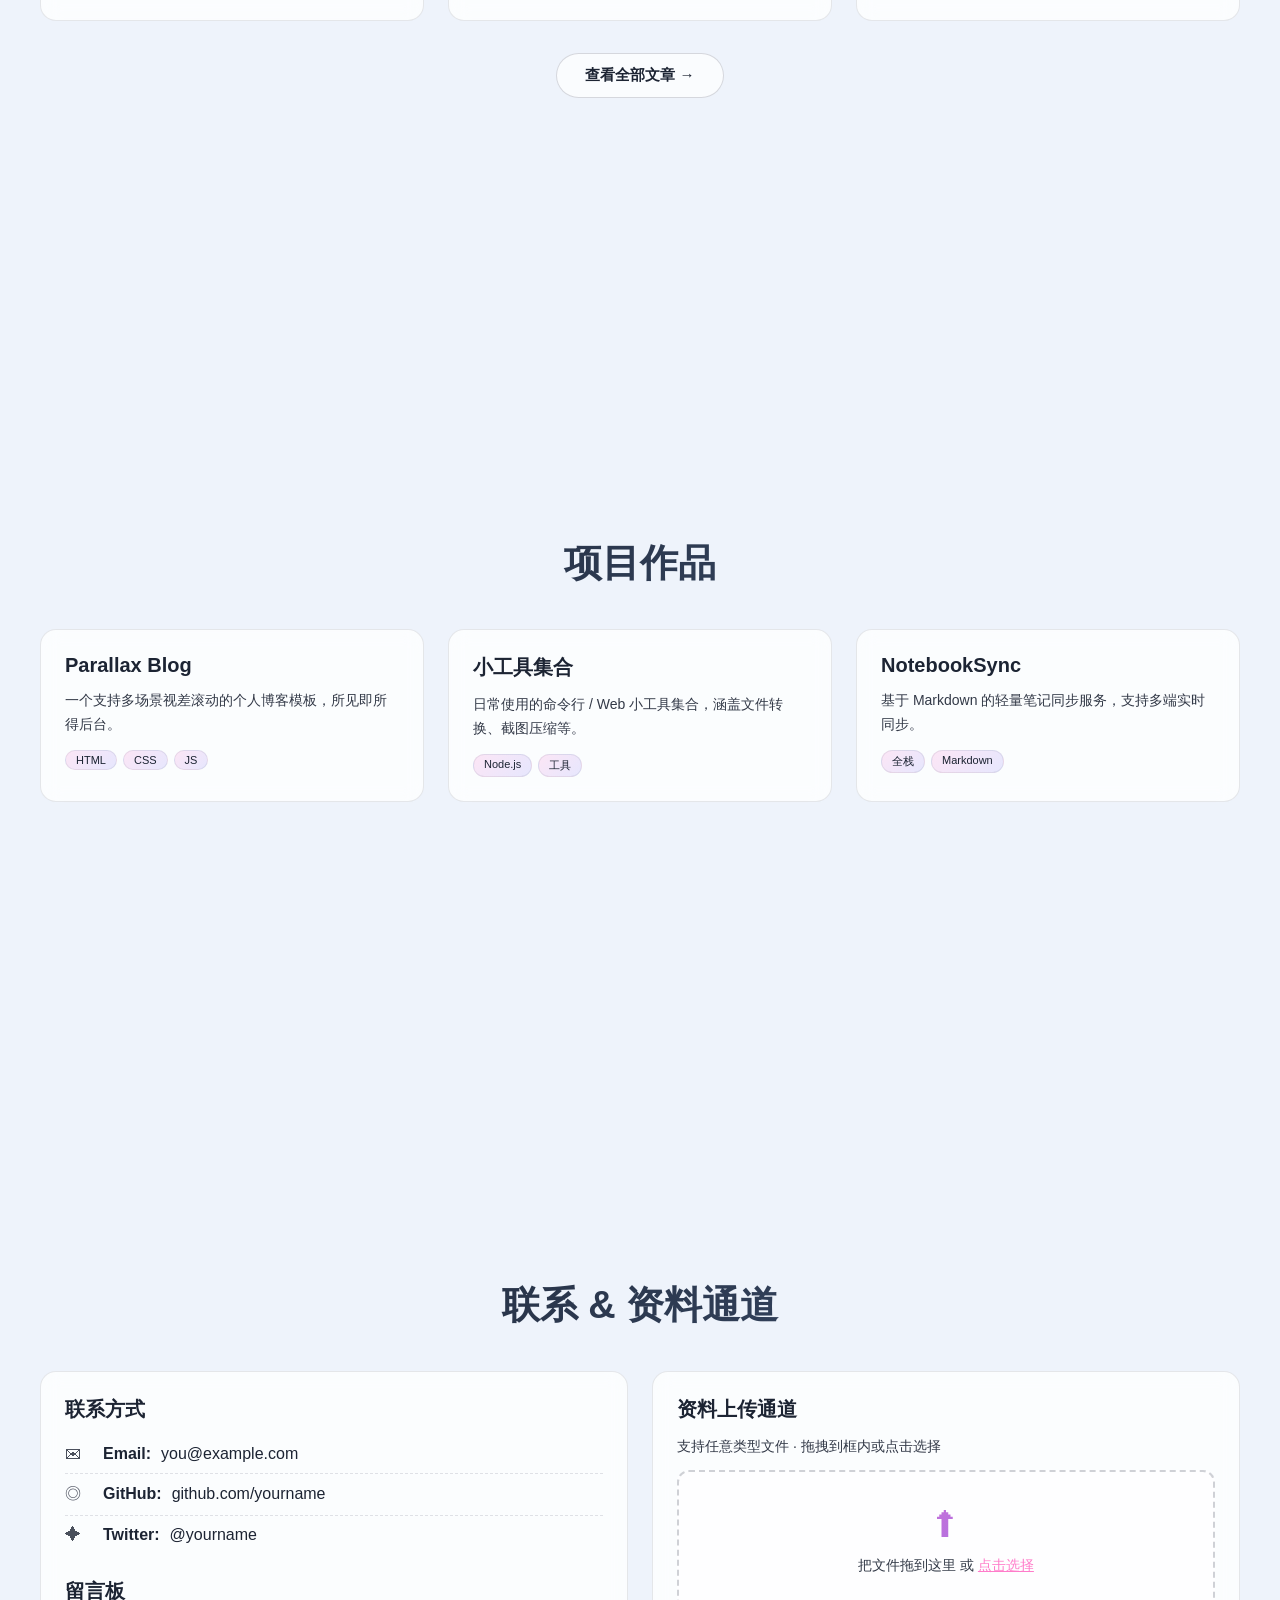
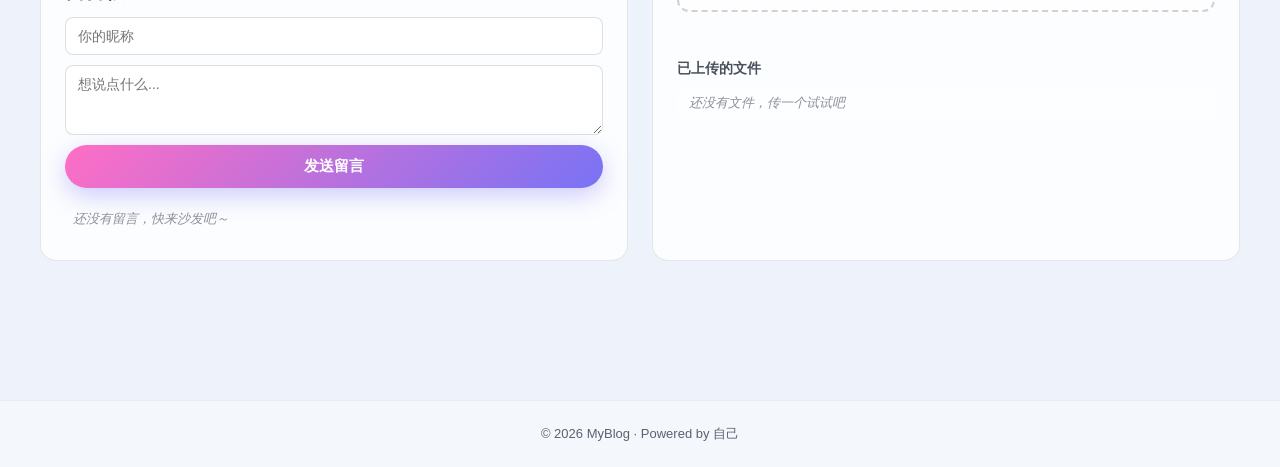
==== commit fd7e3a9f: "Add a day and night switch on the public pages." ====
--- a/index.html
+++ b/index.html
@@ -4,8 +4,18 @@
   <meta charset="UTF-8" />
   <meta name="viewport" content="width=device-width, initial-scale=1.0" />
   <title id="page-title">我的个人博客</title>
-  <link rel="stylesheet" href="css/main.css" />
-  <link rel="stylesheet" href="css/backgrounds.css" />
+  <script>
+    (function () {
+      try {
+        var saved = localStorage.getItem('myblog_theme');
+        var theme = saved === 'light' || saved === 'dark' ? saved : (matchMedia('(prefers-color-scheme: light)').matches ? 'light' : 'dark');
+        document.documentElement.setAttribute('data-theme', theme);
+        document.documentElement.style.colorScheme = theme;
+      } catch (e) {}
+    })();
+  </script>
+  <link rel="stylesheet" href="css/main.css?v=2" />
+  <link rel="stylesheet" href="css/backgrounds.css?v=2" />
 </head>
 <body>
 
@@ -52,6 +62,7 @@
       <a href="#articles" data-nav="1">文章</a>
       <a href="#projects" data-nav="2">作品</a>
       <a href="#contact" data-nav="3">联系</a>
+      <button id="theme-toggle" class="theme-btn" type="button" title="切换到白天模式" aria-label="切换到白天模式"><span class="theme-icon" aria-hidden="true">☀</span></button>
       <button id="music-toggle" class="music-btn" title="背景音乐">
         <span class="music-icon">♪</span>
       </button>
@@ -164,6 +175,7 @@
   <audio id="bg-music" loop preload="none"></audio>
 
   <!-- 入口脚本（传统脚本，按依赖顺序加载，支持 file:// 双击直接打开） -->
+  <script src="js/theme.js"></script>
   <script src="js/storage.js"></script>
   <script src="js/backgrounds.js"></script>
   <script src="js/particles.js"></script>
--- a/css/main.css
+++ b/css/main.css
@@ -73,7 +73,7 @@
 .nav-links a:hover::after,
 .nav-links a.active::after { width: 100%; }
 
-.music-btn, .admin-link {
+.music-btn, .admin-link, .theme-btn {
   background: rgba(255, 255, 255, .1);
   border: 1px solid rgba(255, 255, 255, .15);
   color: #fff;
@@ -86,7 +86,7 @@
   font-size: 16px;
   transition: all .25s ease;
 }
-.music-btn:hover, .admin-link:hover {
+.music-btn:hover, .admin-link:hover, .theme-btn:hover {
   background: rgba(255, 255, 255, .2);
   transform: rotate(15deg);
 }
@@ -354,9 +354,89 @@
 
 /* ============ 响应式 ============ */
 @media (max-width: 720px) {
-  .navbar { padding: 0 16px; }
-  .nav-links { gap: 12px; }
-  .nav-links a { font-size: 13px; }
+  .navbar { padding: 0 12px; }
+  .nav-links { gap: 8px; }
+  .nav-links a { font-size: 13px; white-space: nowrap; }
+  .music-btn, .admin-link, .theme-btn { width: 32px; height: 32px; flex-shrink: 0; }
   .section { padding: 100px 16px 60px; }
   .section-title { font-size: 28px; margin-bottom: 28px; }
 }
+
+/* ============ 白天模式 ============ */
+html { color-scheme: dark; }
+html[data-theme="light"] { color-scheme: light; }
+html[data-theme="light"] body {
+  color: #1c2433;
+  background: #eef3fb;
+}
+html[data-theme="light"] .navbar {
+  background: rgba(255, 255, 255, .72);
+  border-bottom-color: rgba(20, 30, 50, .08);
+}
+html[data-theme="light"] .nav-links a { color: #1c2433; }
+html[data-theme="light"] .music-btn,
+html[data-theme="light"] .admin-link,
+html[data-theme="light"] .theme-btn {
+  background: rgba(255, 255, 255, .8);
+  border-color: rgba(20, 30, 50, .12);
+  color: #1c2433;
+}
+html[data-theme="light"] .music-btn:hover,
+html[data-theme="light"] .admin-link:hover,
+html[data-theme="light"] .theme-btn:hover { background: #fff; }
+html[data-theme="light"] .section-title {
+  background: linear-gradient(135deg, #1c2433, #3d4f6e);
+  -webkit-background-clip: text;
+  background-clip: text;
+  color: transparent;
+  text-shadow: none;
+}
+html[data-theme="light"] .hero-title { text-shadow: 0 4px 24px rgba(255, 255, 255, .55); }
+html[data-theme="light"] .hero-subtitle { color: rgba(28, 36, 51, .82); }
+html[data-theme="light"] .hero-typewriter { color: #3451c7; }
+html[data-theme="light"] .btn-ghost {
+  background: rgba(255, 255, 255, .72);
+  color: #1c2433;
+  border-color: rgba(20, 30, 50, .16);
+}
+html[data-theme="light"] .btn-ghost:hover { background: #fff; }
+html[data-theme="light"] .scroll-hint .arrow { border-color: #1c2433; }
+html[data-theme="light"] .card {
+  background: rgba(255, 255, 255, .78);
+  border-color: rgba(20, 30, 50, .1);
+  color: #1c2433;
+}
+html[data-theme="light"] .card:hover {
+  background: rgba(255, 255, 255, .92);
+  border-color: rgba(52, 81, 199, .35);
+  box-shadow: 0 16px 36px rgba(40, 60, 100, .12);
+}
+html[data-theme="light"] .card .tag {
+  background: linear-gradient(135deg, rgba(255, 110, 196, .16), rgba(120, 115, 245, .16));
+  border-color: rgba(20, 30, 50, .08);
+}
+html[data-theme="light"] a.article-card h3 { color: #1c2433; }
+html[data-theme="light"] a.article-card:hover h3 { color: #3451c7; }
+html[data-theme="light"] .contact-list li { border-bottom-color: rgba(20, 30, 50, .12); }
+html[data-theme="light"] .message-form input,
+html[data-theme="light"] .message-form textarea {
+  background: rgba(255, 255, 255, .88);
+  border-color: rgba(20, 30, 50, .14);
+  color: #1c2433;
+}
+html[data-theme="light"] .message-item { background: rgba(255, 255, 255, .7); }
+html[data-theme="light"] .dropzone {
+  border-color: rgba(20, 30, 50, .2);
+  background: rgba(255, 255, 255, .55);
+}
+html[data-theme="light"] .upload-list li { background: rgba(255, 255, 255, .7); }
+html[data-theme="light"] .upload-list .file-actions a,
+html[data-theme="light"] .upload-list .file-actions button {
+  background: rgba(20, 30, 50, .06);
+  color: #1c2433;
+}
+html[data-theme="light"] .footer {
+  background: rgba(255, 255, 255, .55);
+  border-top-color: rgba(20, 30, 50, .08);
+}
+html[data-theme="light"] #particle-canvas { opacity: .5; }
--- a/css/backgrounds.css
+++ b/css/backgrounds.css
@@ -189,3 +189,65 @@
   0%, 100% { transform: translateX(-8%) translateY(0) scaleY(1); }
   50% { transform: translateX(8%) translateY(-4%) scaleY(1.15); }
 }
+
+/* ========== 白天：同一场景的浅色版 ========== */
+html[data-theme="light"] .scene-1 {
+  background: radial-gradient(ellipse at top, #d5e7ff 0%, #f7f4ee 58%, #fff 100%);
+}
+html[data-theme="light"] .stars-far,
+html[data-theme="light"] .stars-mid {
+  animation-name: twinkle-day;
+}
+html[data-theme="light"] .stars-near { opacity: .22; }
+@keyframes twinkle-day {
+  0%, 100% { opacity: .08; }
+  50% { opacity: .22; }
+}
+html[data-theme="light"] .nebula {
+  background:
+    radial-gradient(circle at 78% 18%, rgba(255, 214, 120, .55), transparent 18%),
+    radial-gradient(circle at 22% 32%, rgba(255, 182, 210, .35), transparent 40%),
+    radial-gradient(circle at 70% 62%, rgba(150, 190, 255, .32), transparent 44%);
+}
+html[data-theme="light"] .scene-2 {
+  background: linear-gradient(to bottom, #c5e4ff 0%, #7ec8ea 46%, #3cb4c9 100%);
+}
+html[data-theme="light"] .ocean-sky {
+  background:
+    radial-gradient(circle at 74% 16%, rgba(255, 236, 170, .75), transparent 26%),
+    radial-gradient(circle at 30% 10%, rgba(255, 255, 255, .6), transparent 34%);
+}
+html[data-theme="light"] .ocean-wave-far {
+  background: radial-gradient(ellipse at 50% 100%, rgba(255, 255, 255, .55), rgba(255, 255, 255, 0) 70%);
+}
+html[data-theme="light"] .ocean-wave-mid {
+  background: linear-gradient(to top, rgba(90, 186, 214, .9), rgba(90, 186, 214, 0));
+}
+html[data-theme="light"] .ocean-wave-near {
+  background: linear-gradient(to top, rgba(32, 140, 176, .92), rgba(32, 140, 176, 0));
+}
+html[data-theme="light"] .scene-3 {
+  background: linear-gradient(to bottom, #9fd0ff 0%, #d7ecff 36%, #c5e6c8 70%, #8fbf96 100%);
+}
+html[data-theme="light"] .forest-sky {
+  background: radial-gradient(circle at 76% 20%, rgba(255, 236, 160, .8), transparent 20%);
+}
+html[data-theme="light"] .forest-mountain-far {
+  background: linear-gradient(to top, #7ea37a, #c5dcb4);
+}
+html[data-theme="light"] .forest-mountain-mid {
+  background: linear-gradient(to top, #3f6b4a, #6d9468);
+}
+html[data-theme="light"] .forest-trees {
+  background: linear-gradient(to top, #173524, #2f5a3c);
+}
+html[data-theme="light"] .scene-4 {
+  background: linear-gradient(to bottom, #e7f3ff 0%, #d5e8fb 52%, #d7f3ea 100%);
+}
+html[data-theme="light"] .aurora-sky { opacity: .12; }
+html[data-theme="light"] .aurora-1,
+html[data-theme="light"] .aurora-2,
+html[data-theme="light"] .aurora-3 {
+  mix-blend-mode: multiply;
+  opacity: .28;
+}
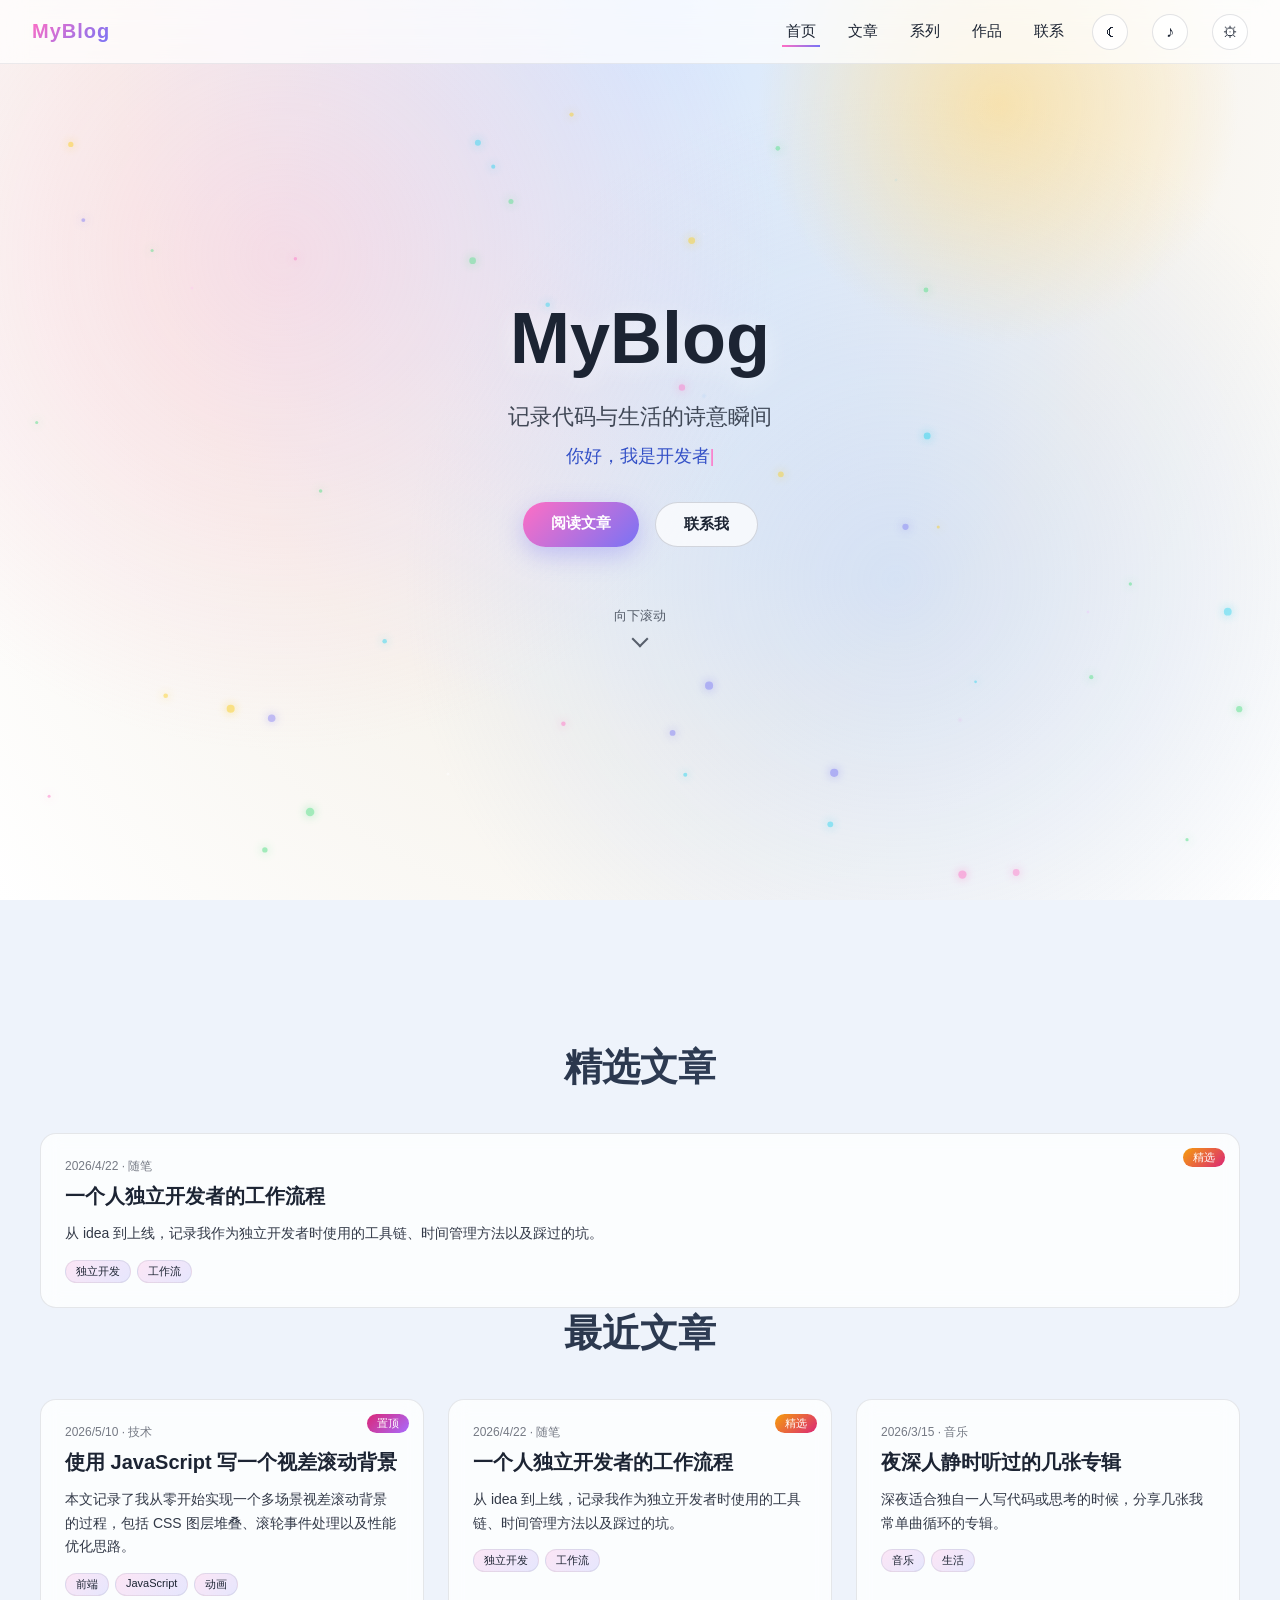
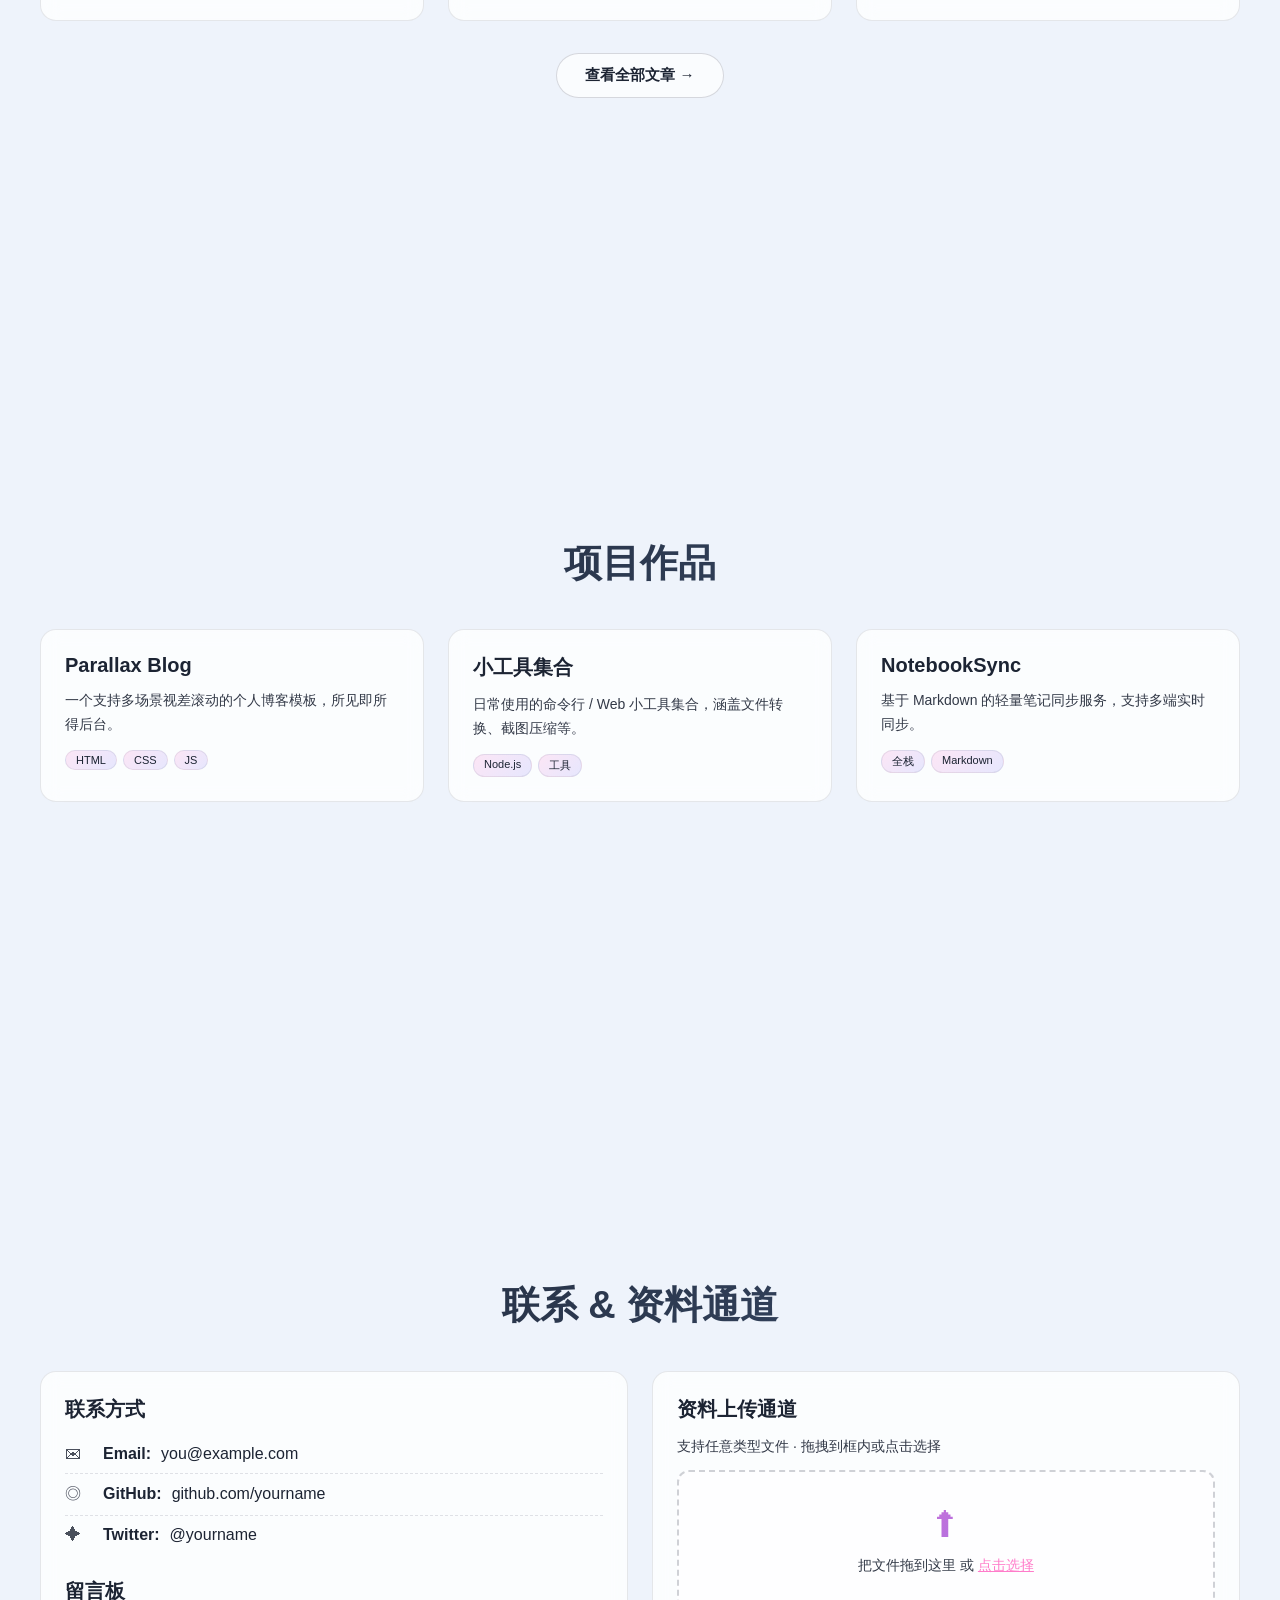
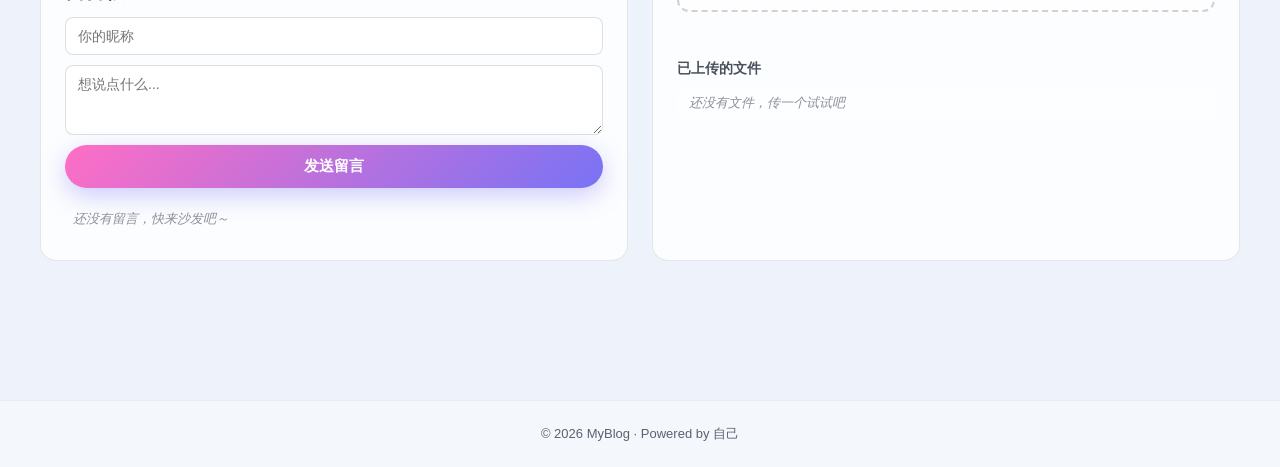
==== commit 04cddda2: "Update blog website features" ====
--- a/index.html
+++ b/index.html
@@ -14,8 +14,8 @@
       } catch (e) {}
     })();
   </script>
-  <link rel="stylesheet" href="css/main.css?v=2" />
-  <link rel="stylesheet" href="css/backgrounds.css?v=2" />
+  <link rel="stylesheet" href="css/main.css?v=4c196054157f13c6" />
+  <link rel="stylesheet" href="css/backgrounds.css?v=4c196054157f13c6" />
 </head>
 <body>
 
@@ -60,6 +60,7 @@
     <nav class="nav-links">
       <a href="#hero" data-nav="0">首页</a>
       <a href="#articles" data-nav="1">文章</a>
+      <a href="series.html">系列</a>
       <a href="#projects" data-nav="2">作品</a>
       <a href="#contact" data-nav="3">联系</a>
       <button id="theme-toggle" class="theme-btn" type="button" title="切换到白天模式" aria-label="切换到白天模式"><span class="theme-icon" aria-hidden="true">☀</span></button>
@@ -175,13 +176,13 @@
   <audio id="bg-music" loop preload="none"></audio>
 
   <!-- 入口脚本（传统脚本，按依赖顺序加载，支持 file:// 双击直接打开） -->
-  <script src="js/theme.js"></script>
-  <script src="js/storage.js"></script>
-  <script src="js/backgrounds.js"></script>
-  <script src="js/particles.js"></script>
-  <script src="js/typewriter.js"></script>
-  <script src="js/music.js"></script>
-  <script src="js/upload.js"></script>
-  <script src="js/main.js"></script>
+  <script src="js/theme.js?v=4c196054157f13c6"></script>
+  <script src="js/storage.js?v=4c196054157f13c6"></script>
+  <script src="js/backgrounds.js?v=4c196054157f13c6"></script>
+  <script src="js/particles.js?v=4c196054157f13c6"></script>
+  <script src="js/typewriter.js?v=4c196054157f13c6"></script>
+  <script src="js/music.js?v=4c196054157f13c6"></script>
+  <script src="js/upload.js?v=4c196054157f13c6"></script>
+  <script src="js/main.js?v=4c196054157f13c6"></script>
 </body>
 </html>
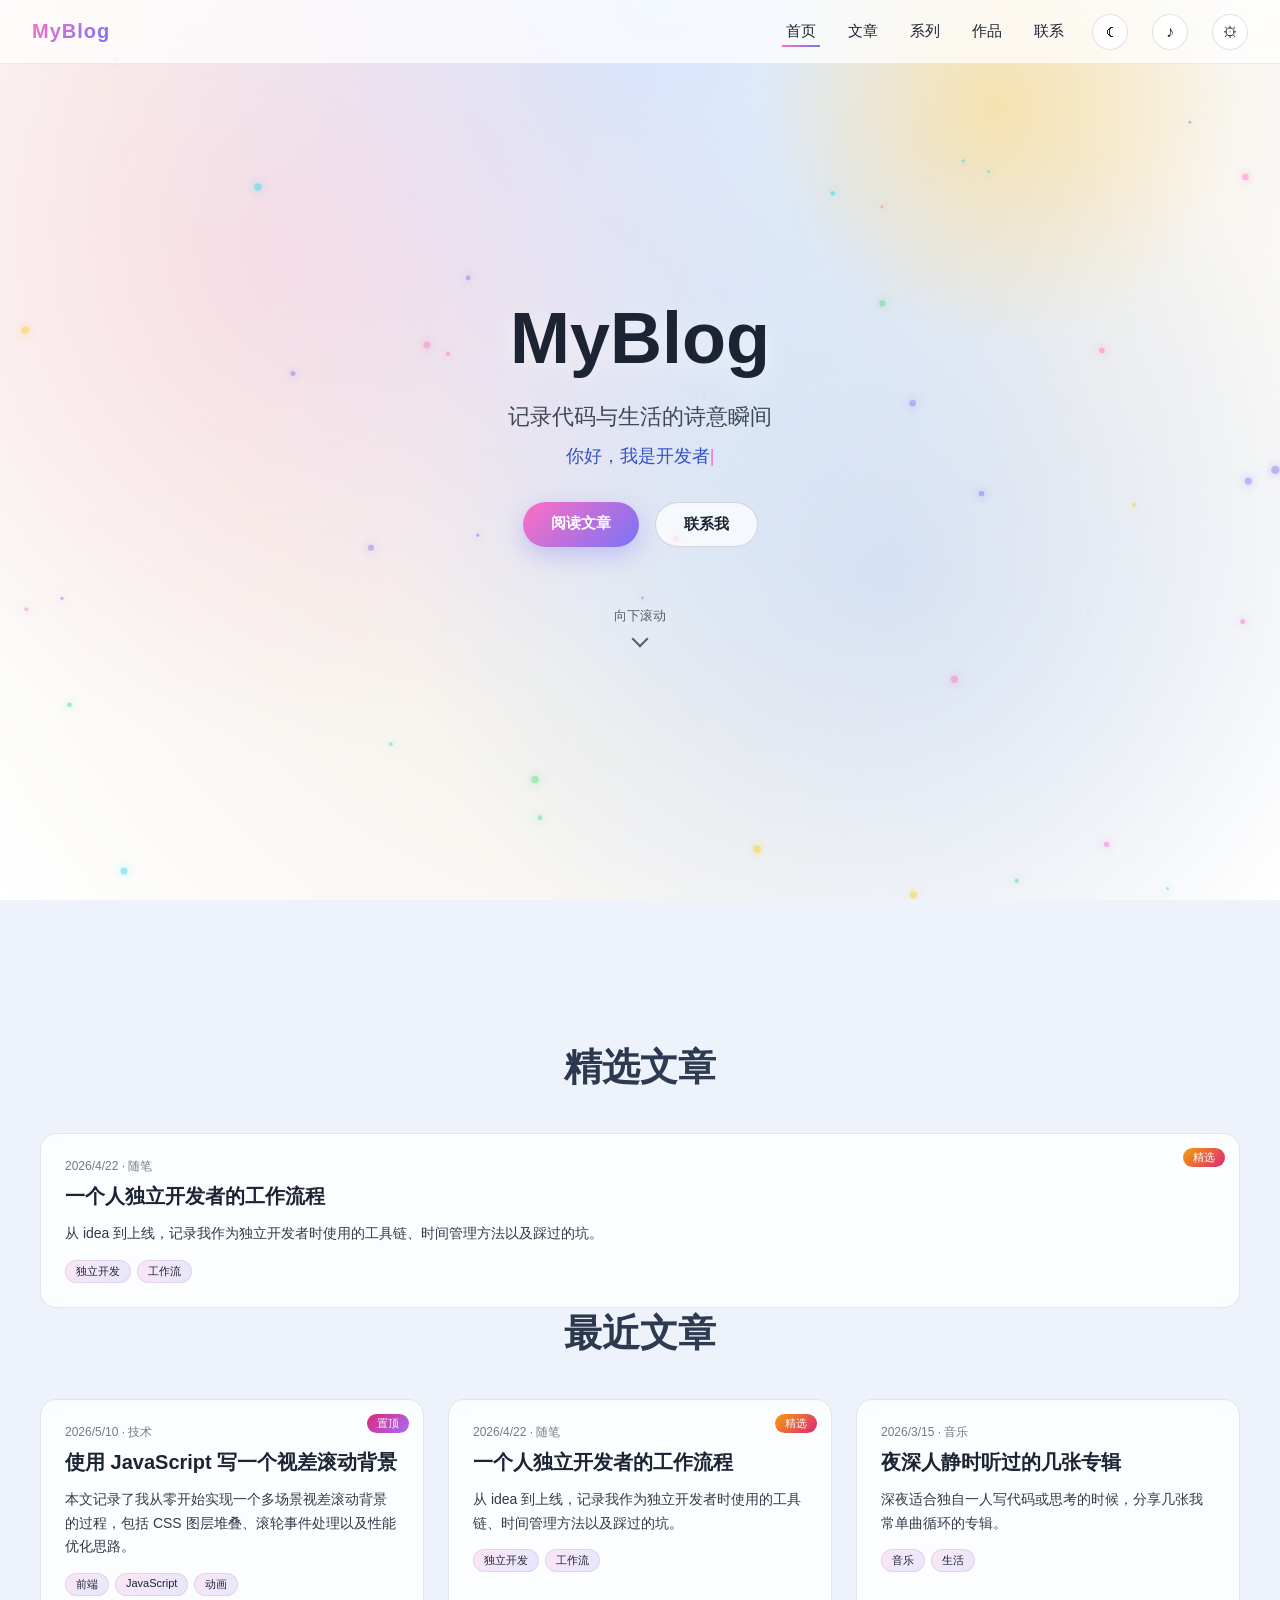
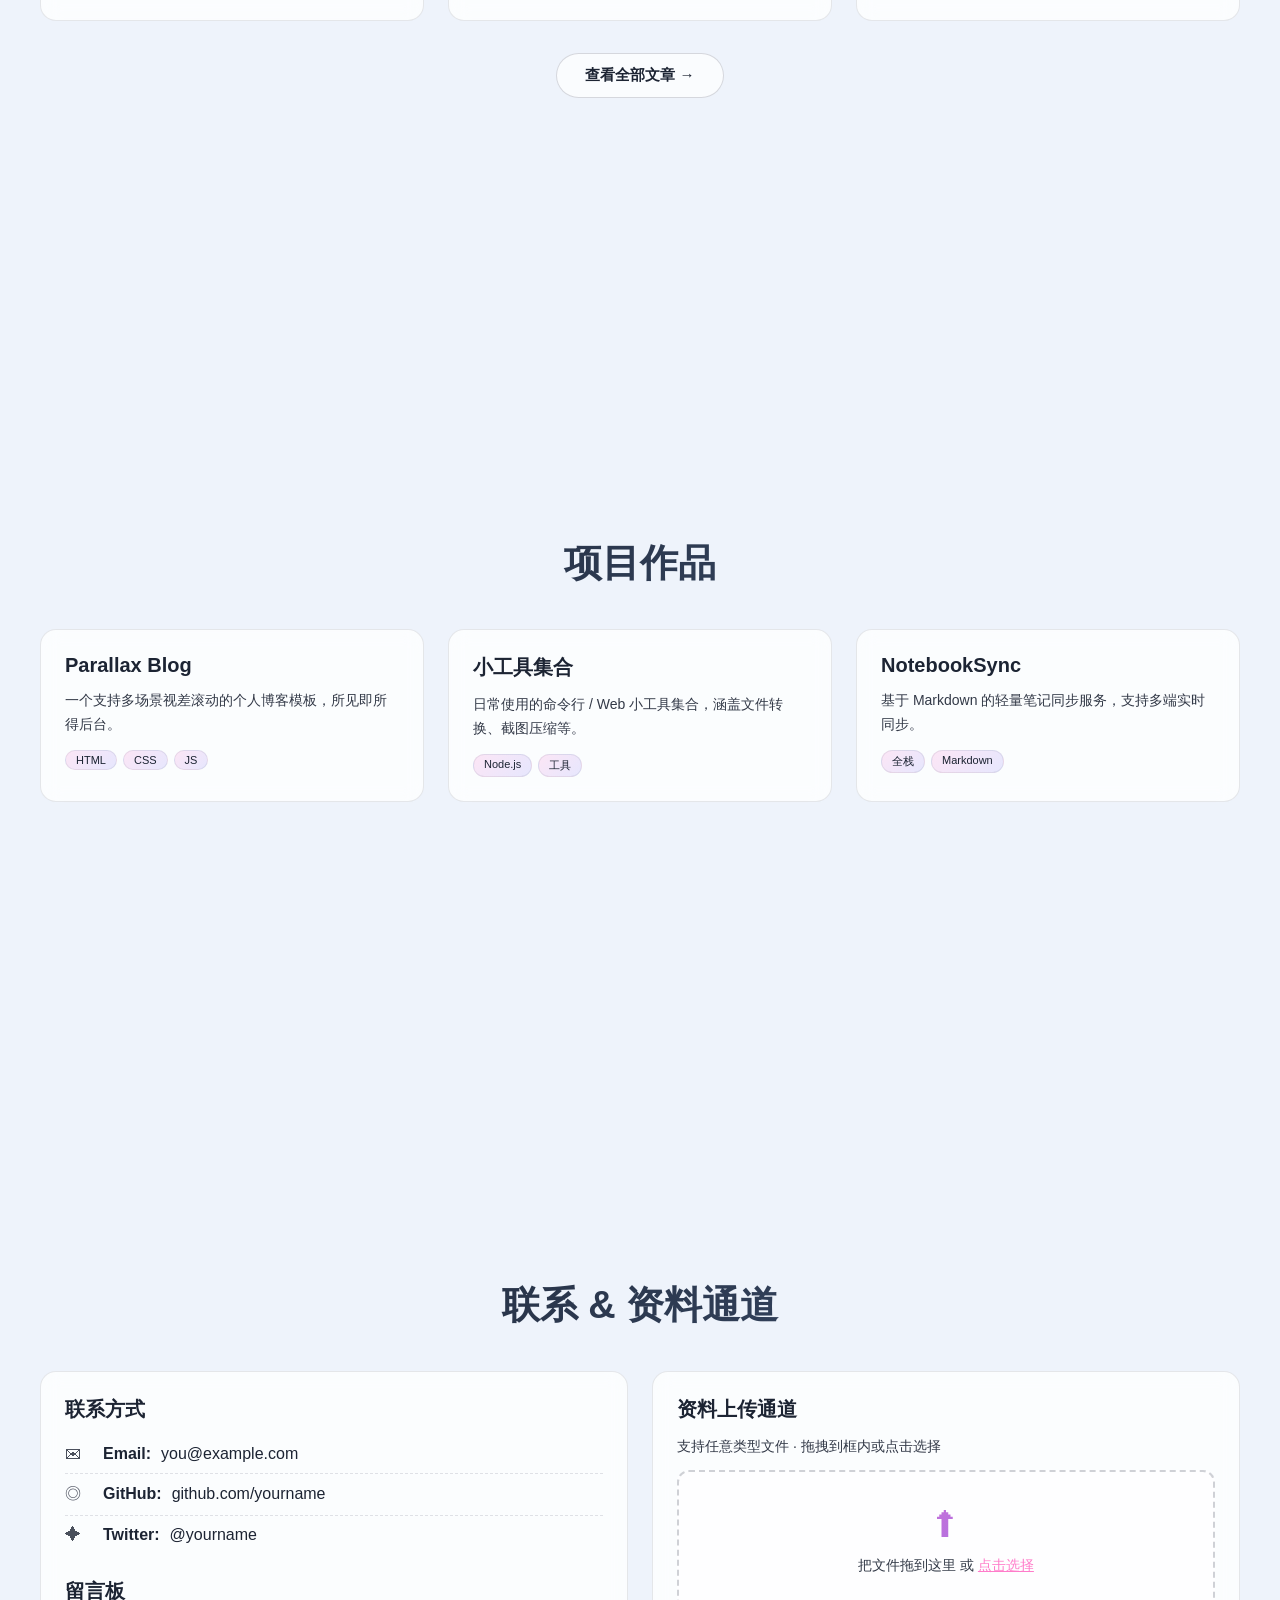
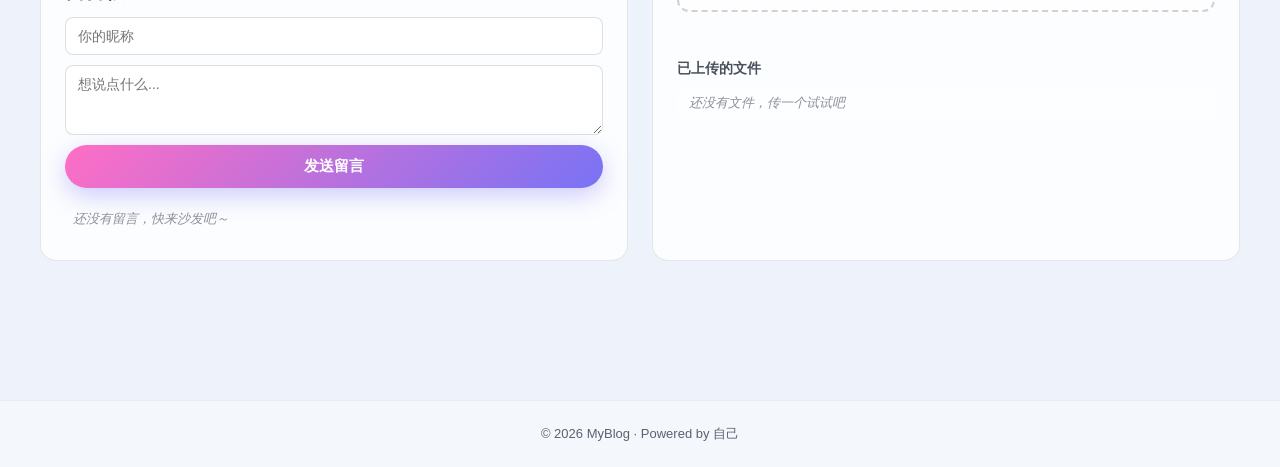
==== commit 4488a271: "Update blog website features" ====
--- a/index.html
+++ b/index.html
@@ -14,8 +14,8 @@
       } catch (e) {}
     })();
   </script>
-  <link rel="stylesheet" href="css/main.css?v=4c196054157f13c6" />
-  <link rel="stylesheet" href="css/backgrounds.css?v=4c196054157f13c6" />
+  <link rel="stylesheet" href="css/main.css?v=81adc4a21664f014" />
+  <link rel="stylesheet" href="css/backgrounds.css?v=81adc4a21664f014" />
 </head>
 <body>
 
@@ -176,13 +176,13 @@
   <audio id="bg-music" loop preload="none"></audio>
 
   <!-- 入口脚本（传统脚本，按依赖顺序加载，支持 file:// 双击直接打开） -->
-  <script src="js/theme.js?v=4c196054157f13c6"></script>
-  <script src="js/storage.js?v=4c196054157f13c6"></script>
-  <script src="js/backgrounds.js?v=4c196054157f13c6"></script>
-  <script src="js/particles.js?v=4c196054157f13c6"></script>
-  <script src="js/typewriter.js?v=4c196054157f13c6"></script>
-  <script src="js/music.js?v=4c196054157f13c6"></script>
-  <script src="js/upload.js?v=4c196054157f13c6"></script>
-  <script src="js/main.js?v=4c196054157f13c6"></script>
+  <script src="js/theme.js?v=81adc4a21664f014"></script>
+  <script src="js/storage.js?v=81adc4a21664f014"></script>
+  <script src="js/backgrounds.js?v=81adc4a21664f014"></script>
+  <script src="js/particles.js?v=81adc4a21664f014"></script>
+  <script src="js/typewriter.js?v=81adc4a21664f014"></script>
+  <script src="js/music.js?v=81adc4a21664f014"></script>
+  <script src="js/upload.js?v=81adc4a21664f014"></script>
+  <script src="js/main.js?v=81adc4a21664f014"></script>
 </body>
 </html>
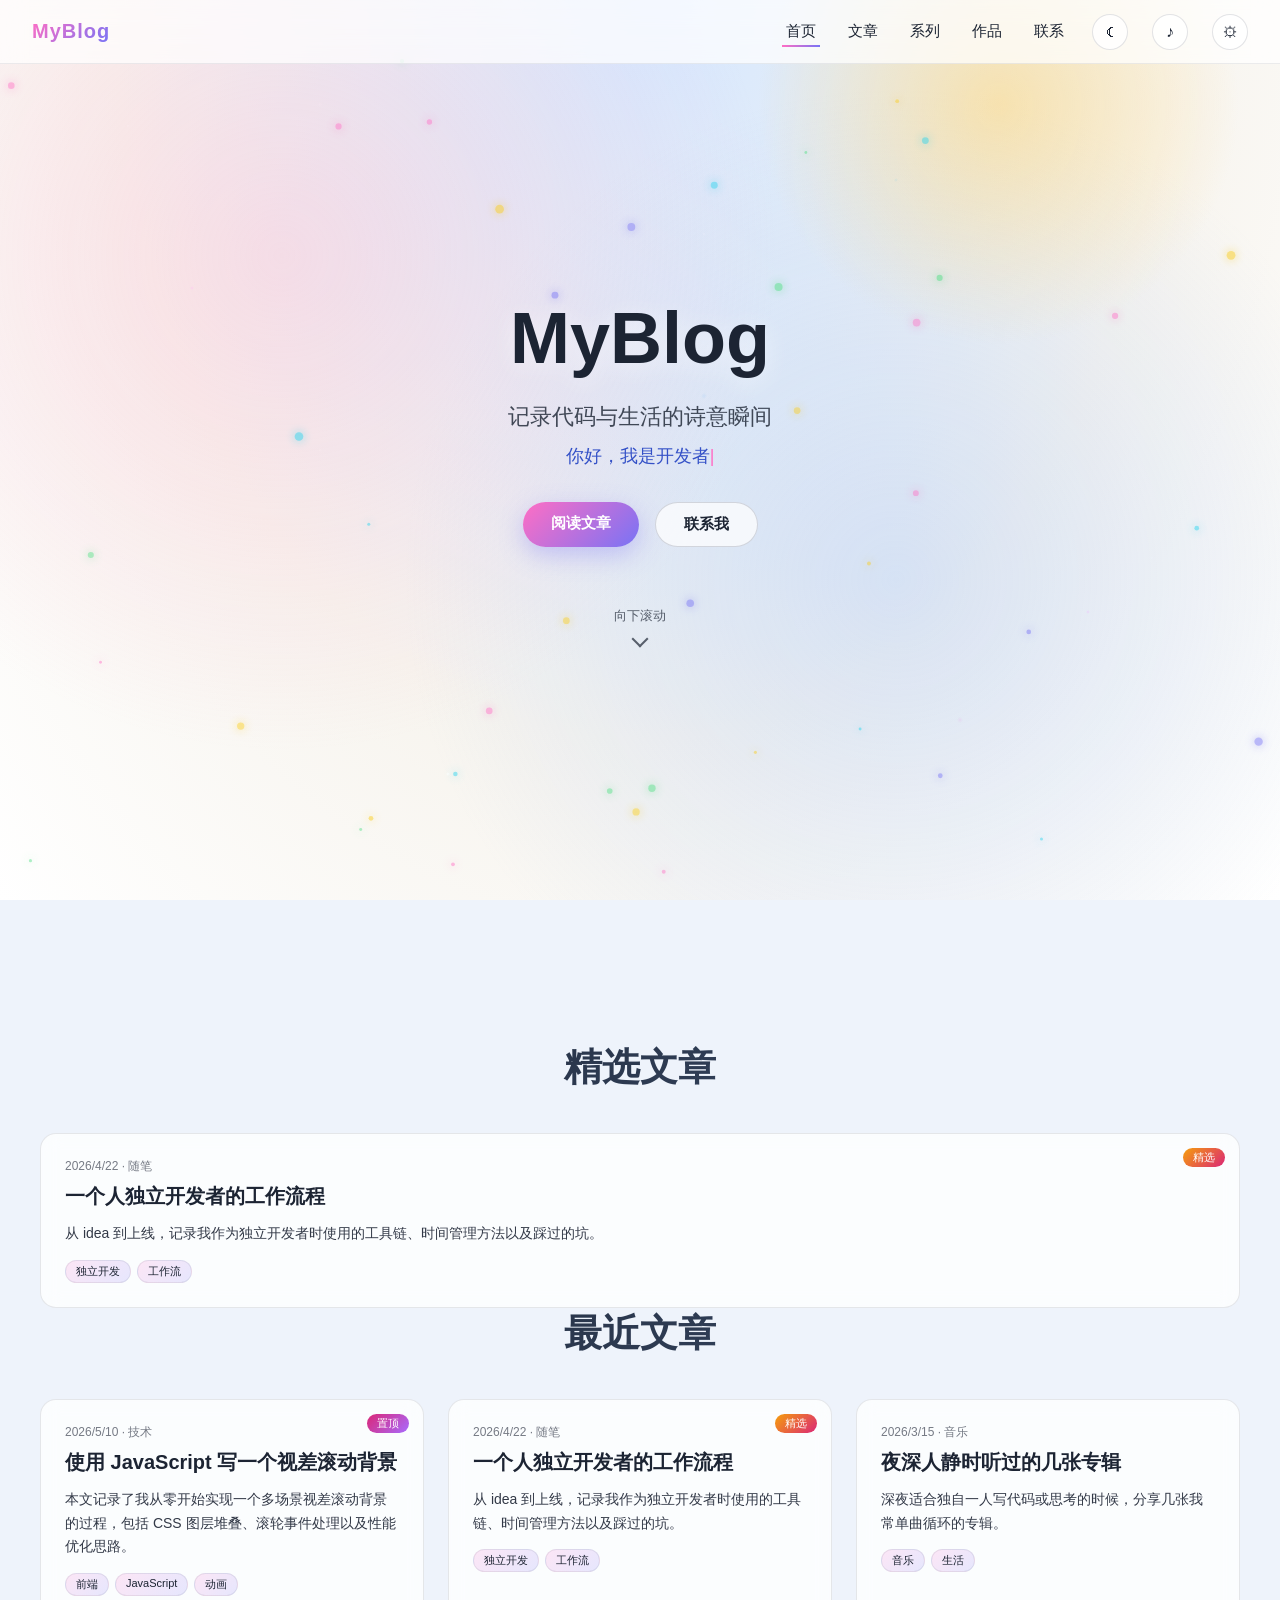
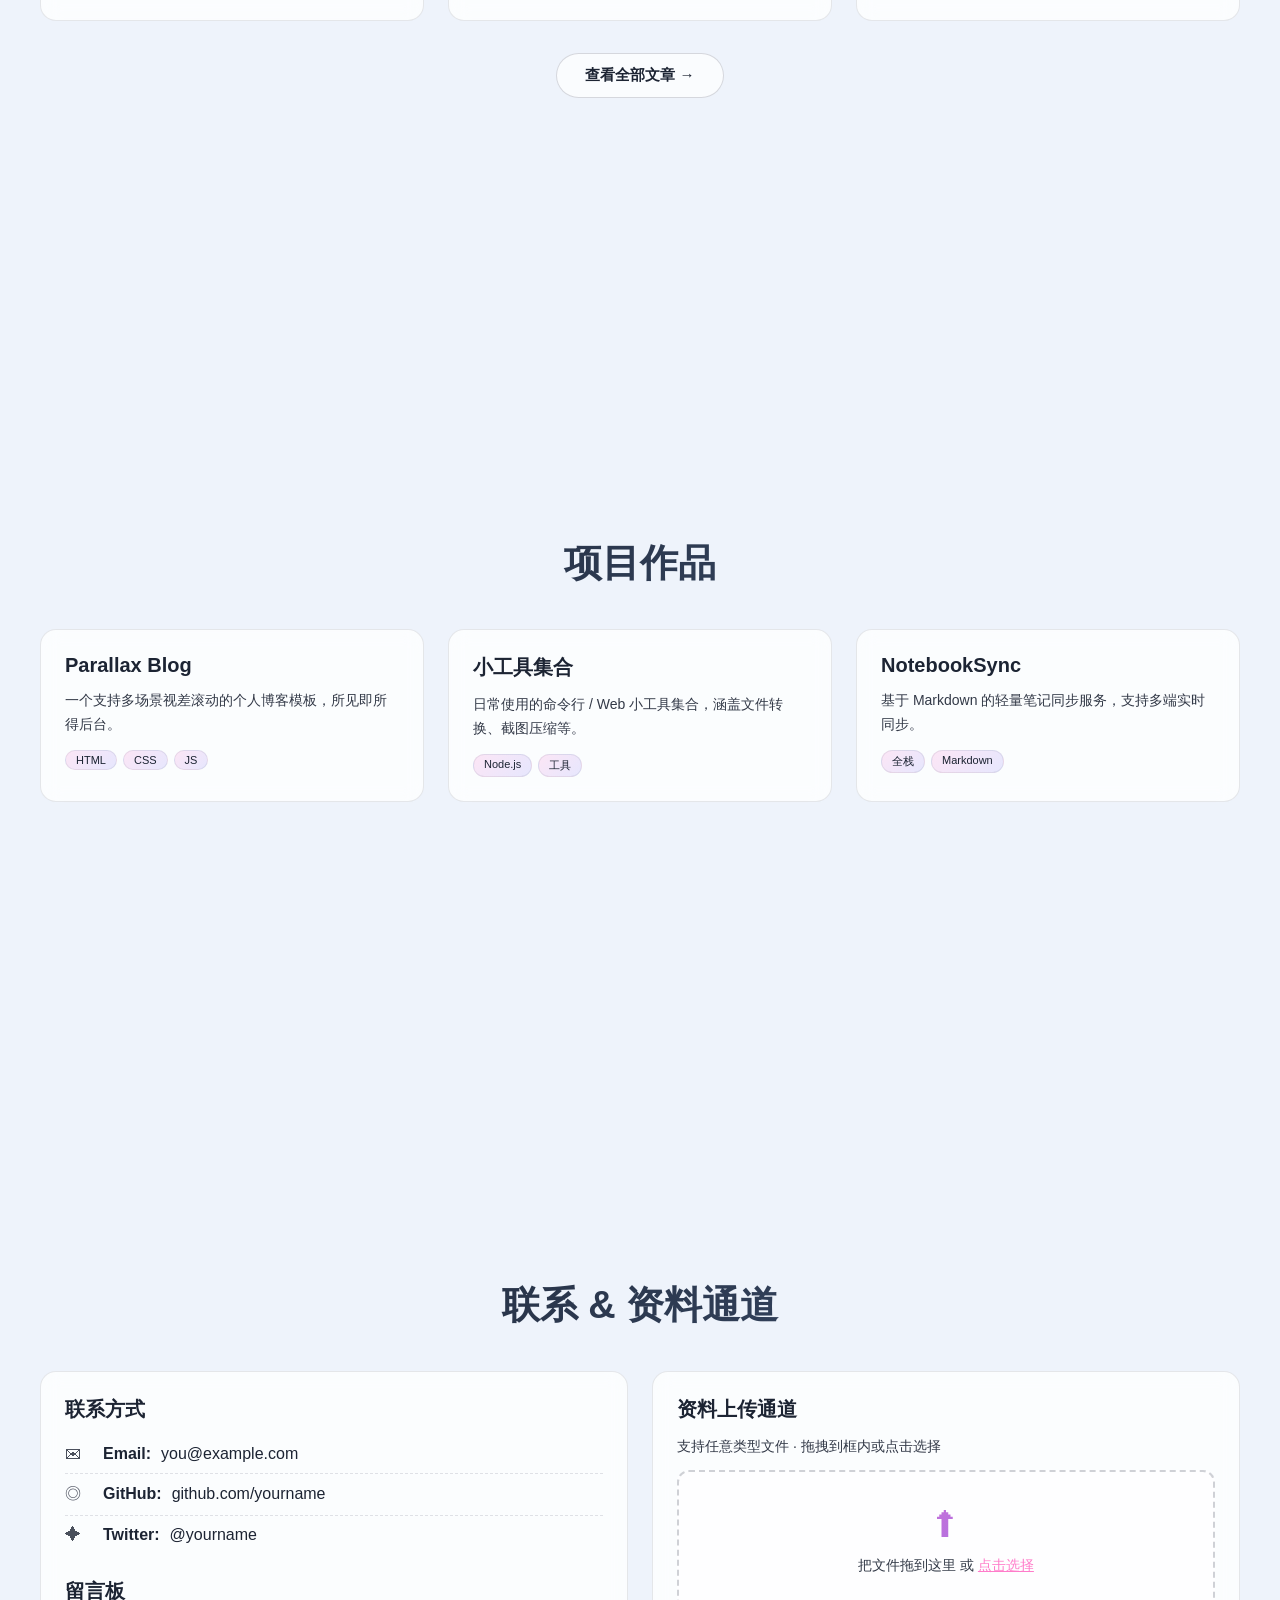
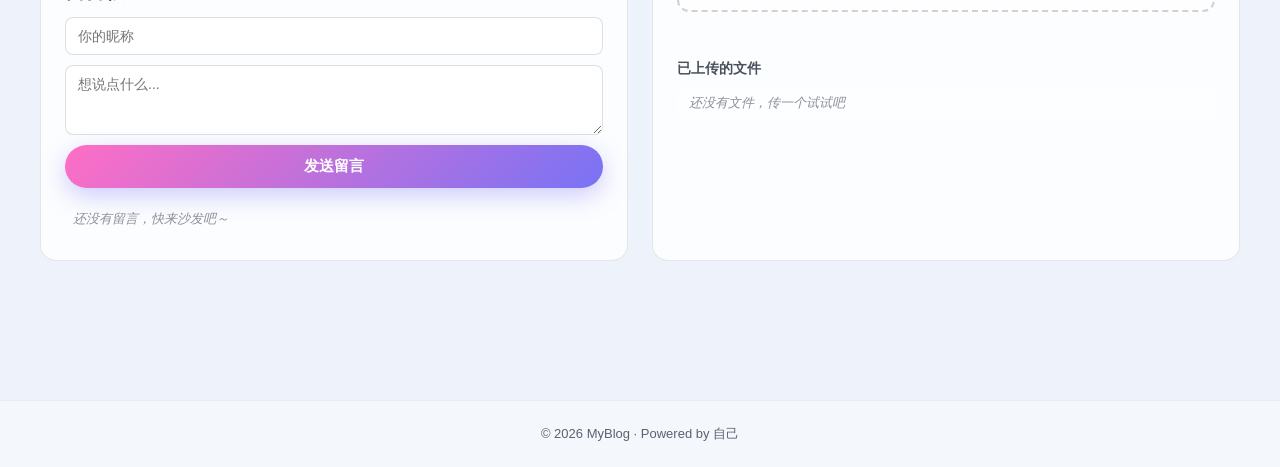
==== commit d383dc24: "Update blog website features" ====
--- a/index.html
+++ b/index.html
@@ -14,8 +14,8 @@
       } catch (e) {}
     })();
   </script>
-  <link rel="stylesheet" href="css/main.css?v=81adc4a21664f014" />
-  <link rel="stylesheet" href="css/backgrounds.css?v=81adc4a21664f014" />
+  <link rel="stylesheet" href="css/main.css?v=4ff7890aff9c0059" />
+  <link rel="stylesheet" href="css/backgrounds.css?v=4ff7890aff9c0059" />
 </head>
 <body>
 
@@ -176,13 +176,13 @@
   <audio id="bg-music" loop preload="none"></audio>
 
   <!-- 入口脚本（传统脚本，按依赖顺序加载，支持 file:// 双击直接打开） -->
-  <script src="js/theme.js?v=81adc4a21664f014"></script>
-  <script src="js/storage.js?v=81adc4a21664f014"></script>
-  <script src="js/backgrounds.js?v=81adc4a21664f014"></script>
-  <script src="js/particles.js?v=81adc4a21664f014"></script>
-  <script src="js/typewriter.js?v=81adc4a21664f014"></script>
-  <script src="js/music.js?v=81adc4a21664f014"></script>
-  <script src="js/upload.js?v=81adc4a21664f014"></script>
-  <script src="js/main.js?v=81adc4a21664f014"></script>
+  <script src="js/theme.js?v=4ff7890aff9c0059"></script>
+  <script src="js/storage.js?v=4ff7890aff9c0059"></script>
+  <script src="js/backgrounds.js?v=4ff7890aff9c0059"></script>
+  <script src="js/particles.js?v=4ff7890aff9c0059"></script>
+  <script src="js/typewriter.js?v=4ff7890aff9c0059"></script>
+  <script src="js/music.js?v=4ff7890aff9c0059"></script>
+  <script src="js/upload.js?v=4ff7890aff9c0059"></script>
+  <script src="js/main.js?v=4ff7890aff9c0059"></script>
 </body>
 </html>
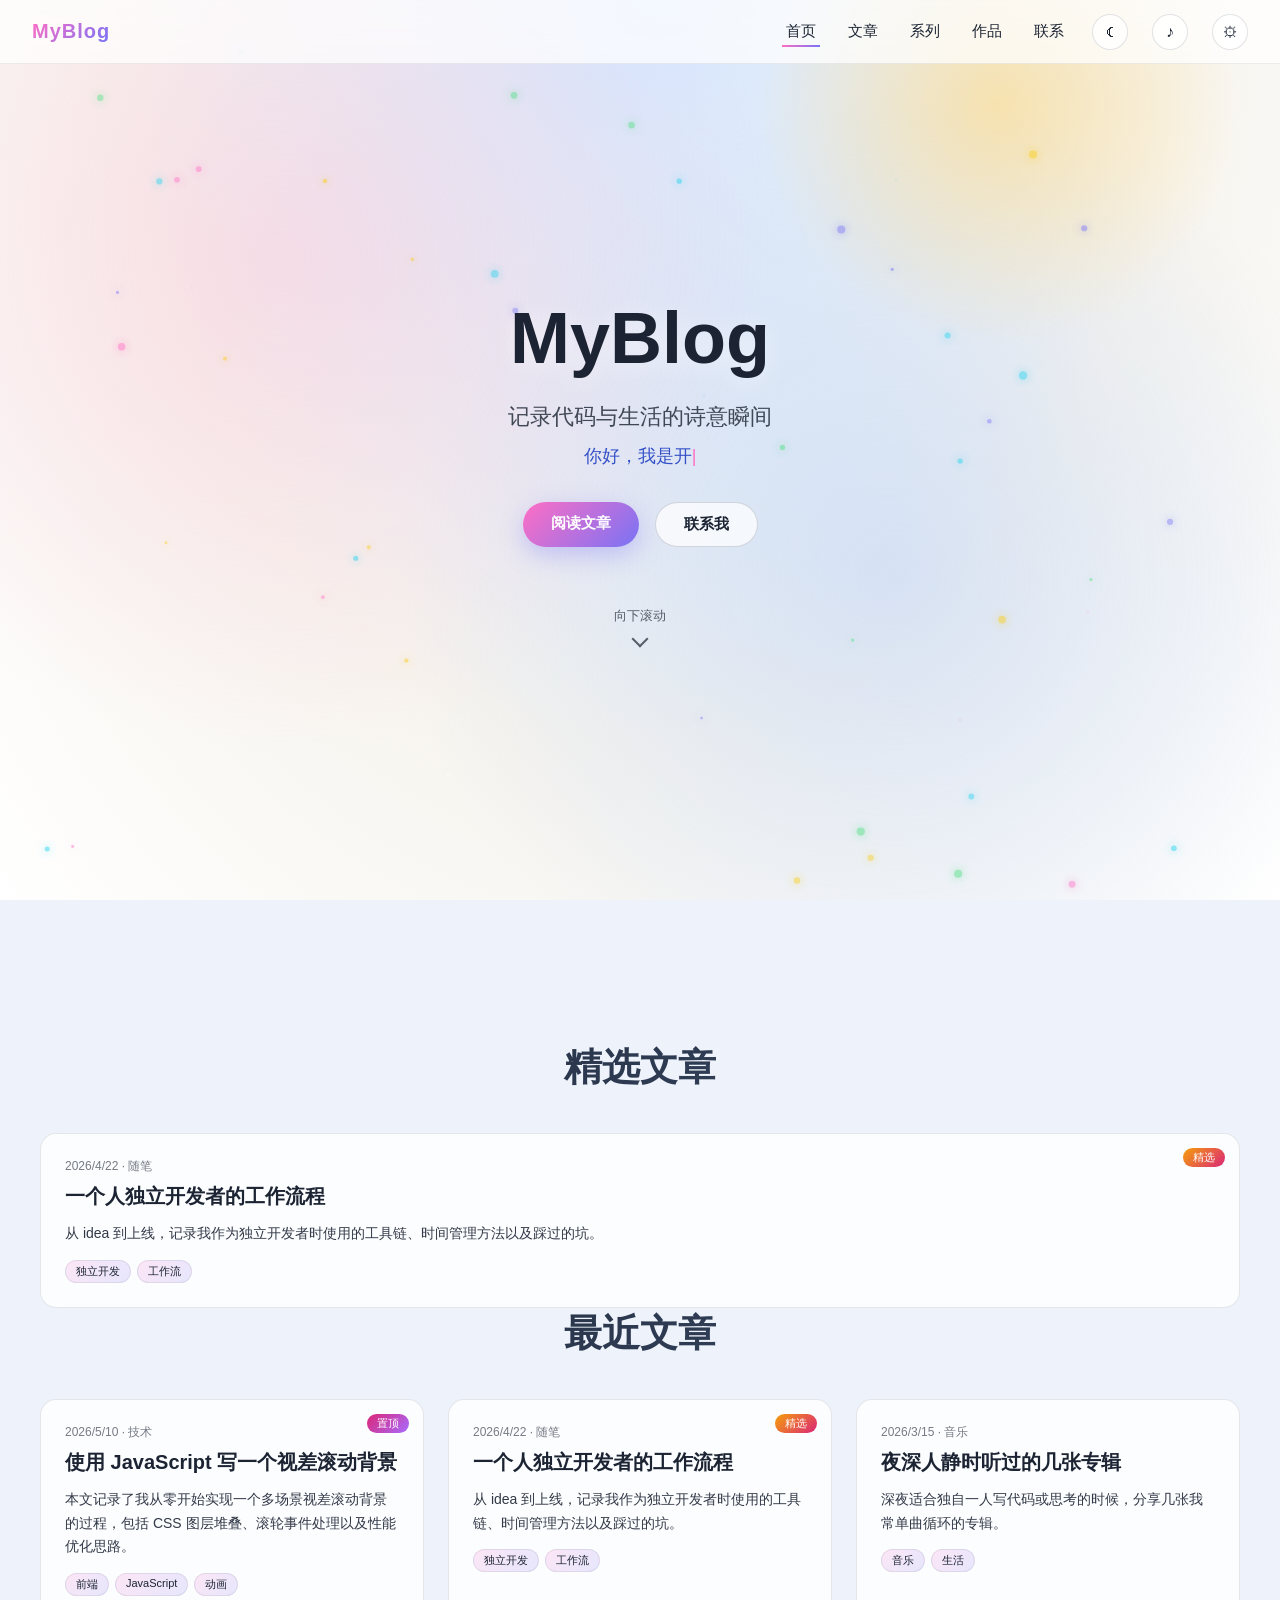
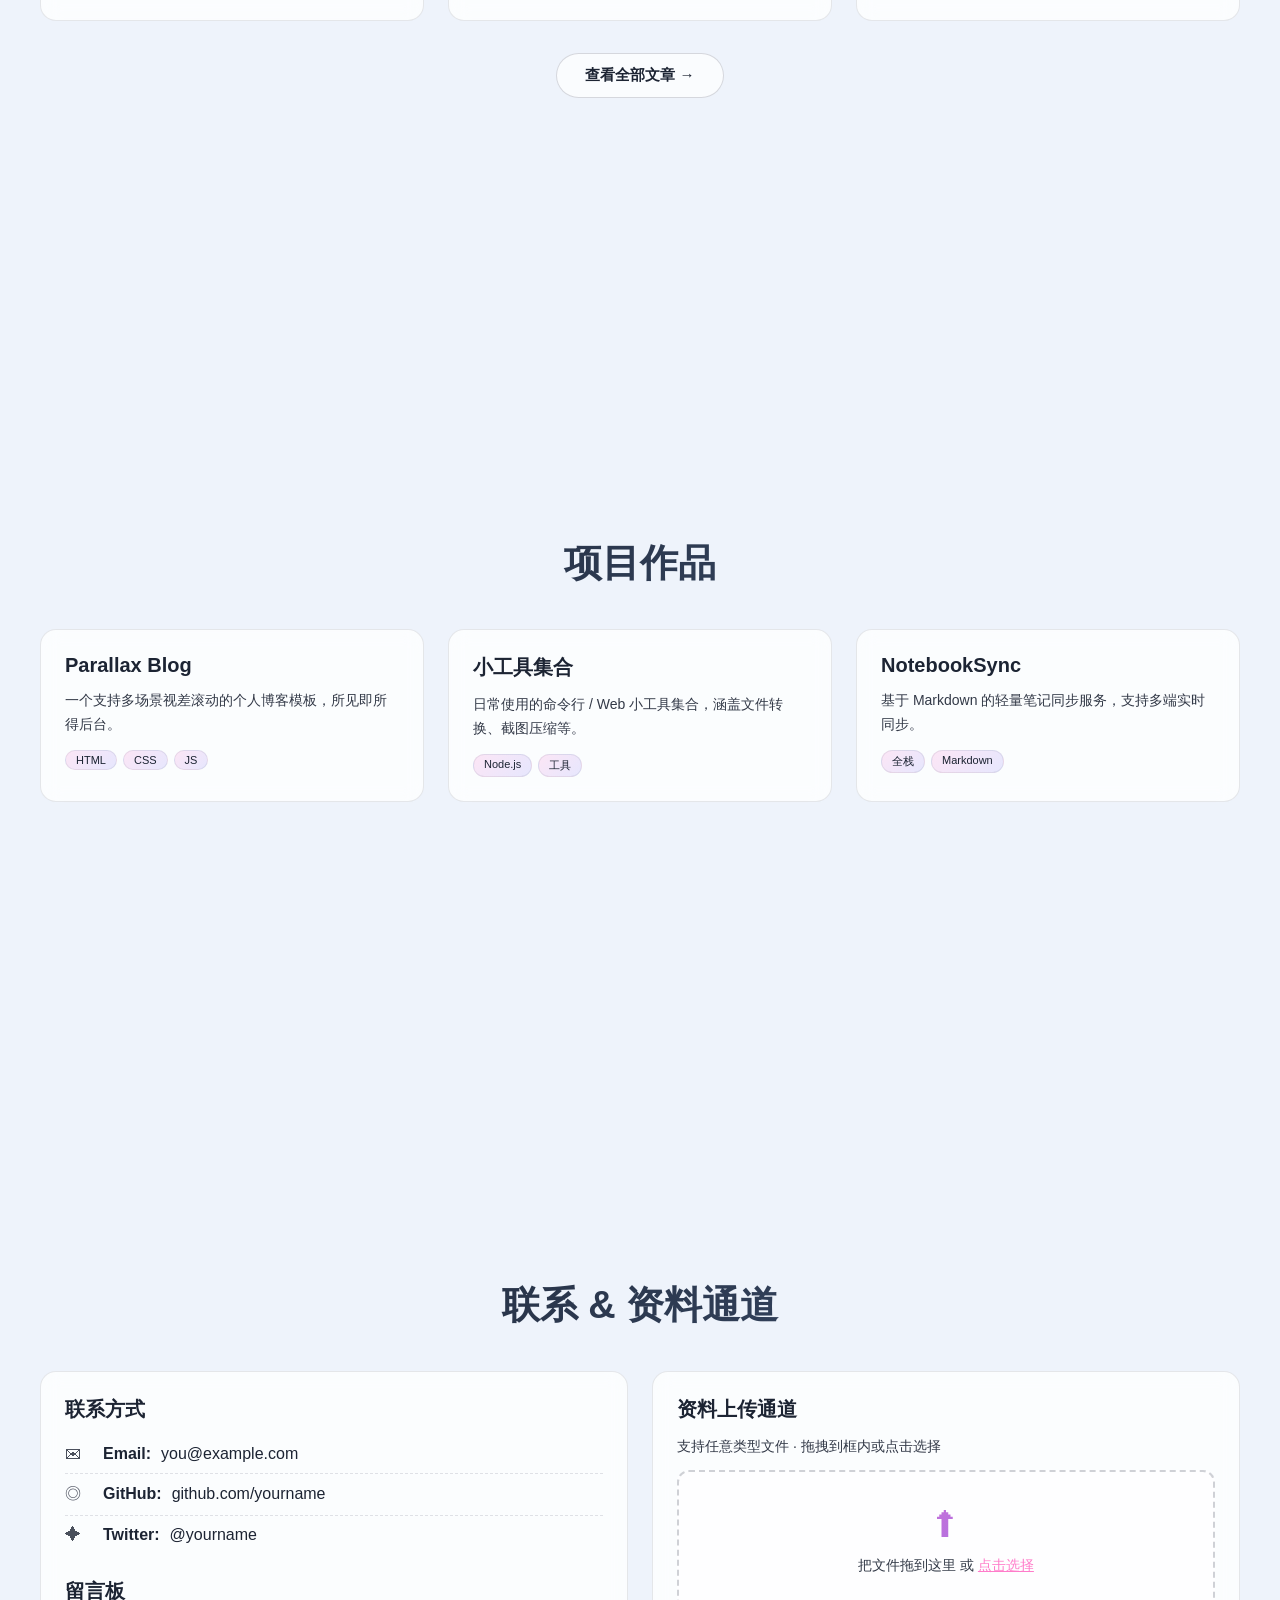
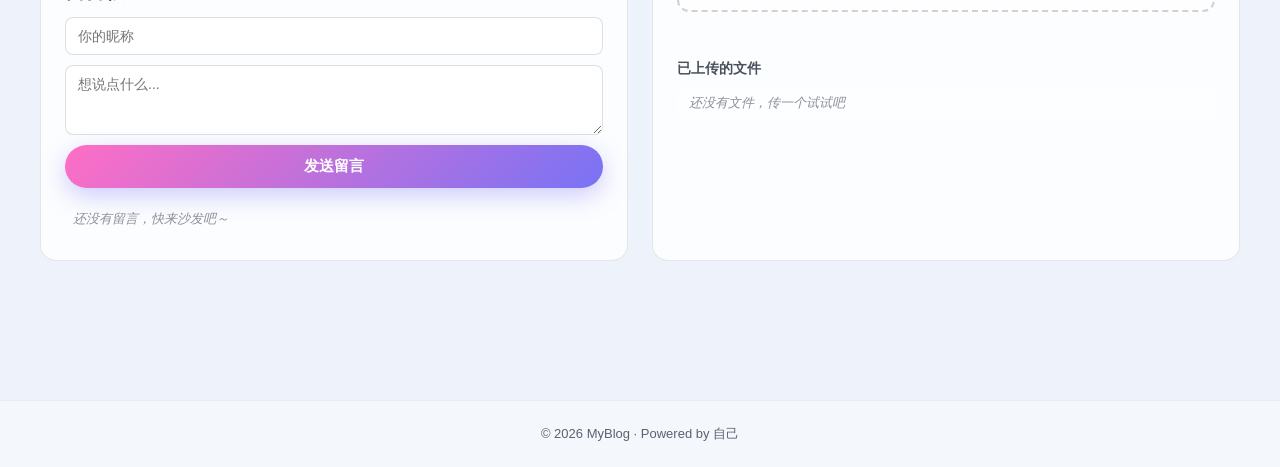
==== commit 2394ff32: "Update blog website features" ====
--- a/index.html
+++ b/index.html
@@ -14,8 +14,8 @@
       } catch (e) {}
     })();
   </script>
-  <link rel="stylesheet" href="css/main.css?v=4ff7890aff9c0059" />
-  <link rel="stylesheet" href="css/backgrounds.css?v=4ff7890aff9c0059" />
+  <link rel="stylesheet" href="css/main.css?v=c2642971fadbef1a" />
+  <link rel="stylesheet" href="css/backgrounds.css?v=c2642971fadbef1a" />
 </head>
 <body>
 
@@ -176,13 +176,13 @@
   <audio id="bg-music" loop preload="none"></audio>
 
   <!-- 入口脚本（传统脚本，按依赖顺序加载，支持 file:// 双击直接打开） -->
-  <script src="js/theme.js?v=4ff7890aff9c0059"></script>
-  <script src="js/storage.js?v=4ff7890aff9c0059"></script>
-  <script src="js/backgrounds.js?v=4ff7890aff9c0059"></script>
-  <script src="js/particles.js?v=4ff7890aff9c0059"></script>
-  <script src="js/typewriter.js?v=4ff7890aff9c0059"></script>
-  <script src="js/music.js?v=4ff7890aff9c0059"></script>
-  <script src="js/upload.js?v=4ff7890aff9c0059"></script>
-  <script src="js/main.js?v=4ff7890aff9c0059"></script>
+  <script src="js/theme.js?v=c2642971fadbef1a"></script>
+  <script src="js/storage.js?v=c2642971fadbef1a"></script>
+  <script src="js/backgrounds.js?v=c2642971fadbef1a"></script>
+  <script src="js/particles.js?v=c2642971fadbef1a"></script>
+  <script src="js/typewriter.js?v=c2642971fadbef1a"></script>
+  <script src="js/music.js?v=c2642971fadbef1a"></script>
+  <script src="js/upload.js?v=c2642971fadbef1a"></script>
+  <script src="js/main.js?v=c2642971fadbef1a"></script>
 </body>
 </html>
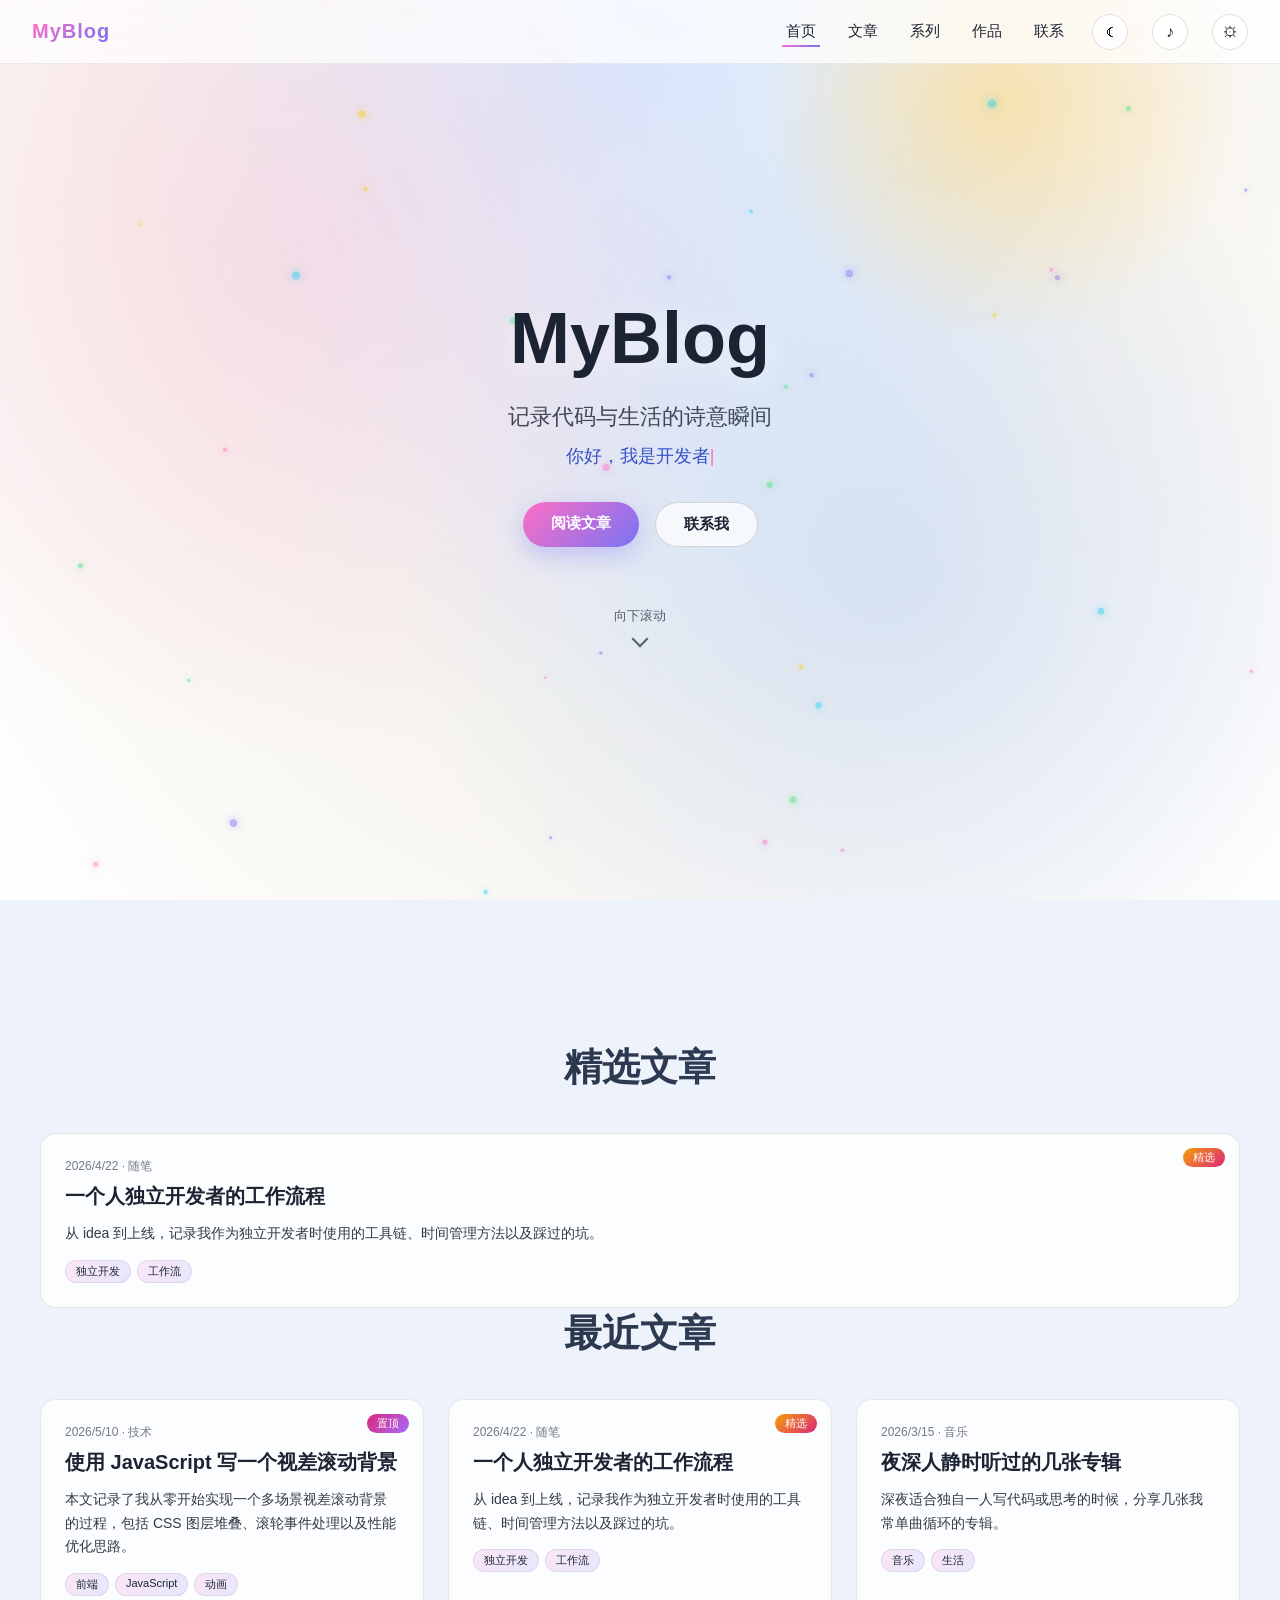
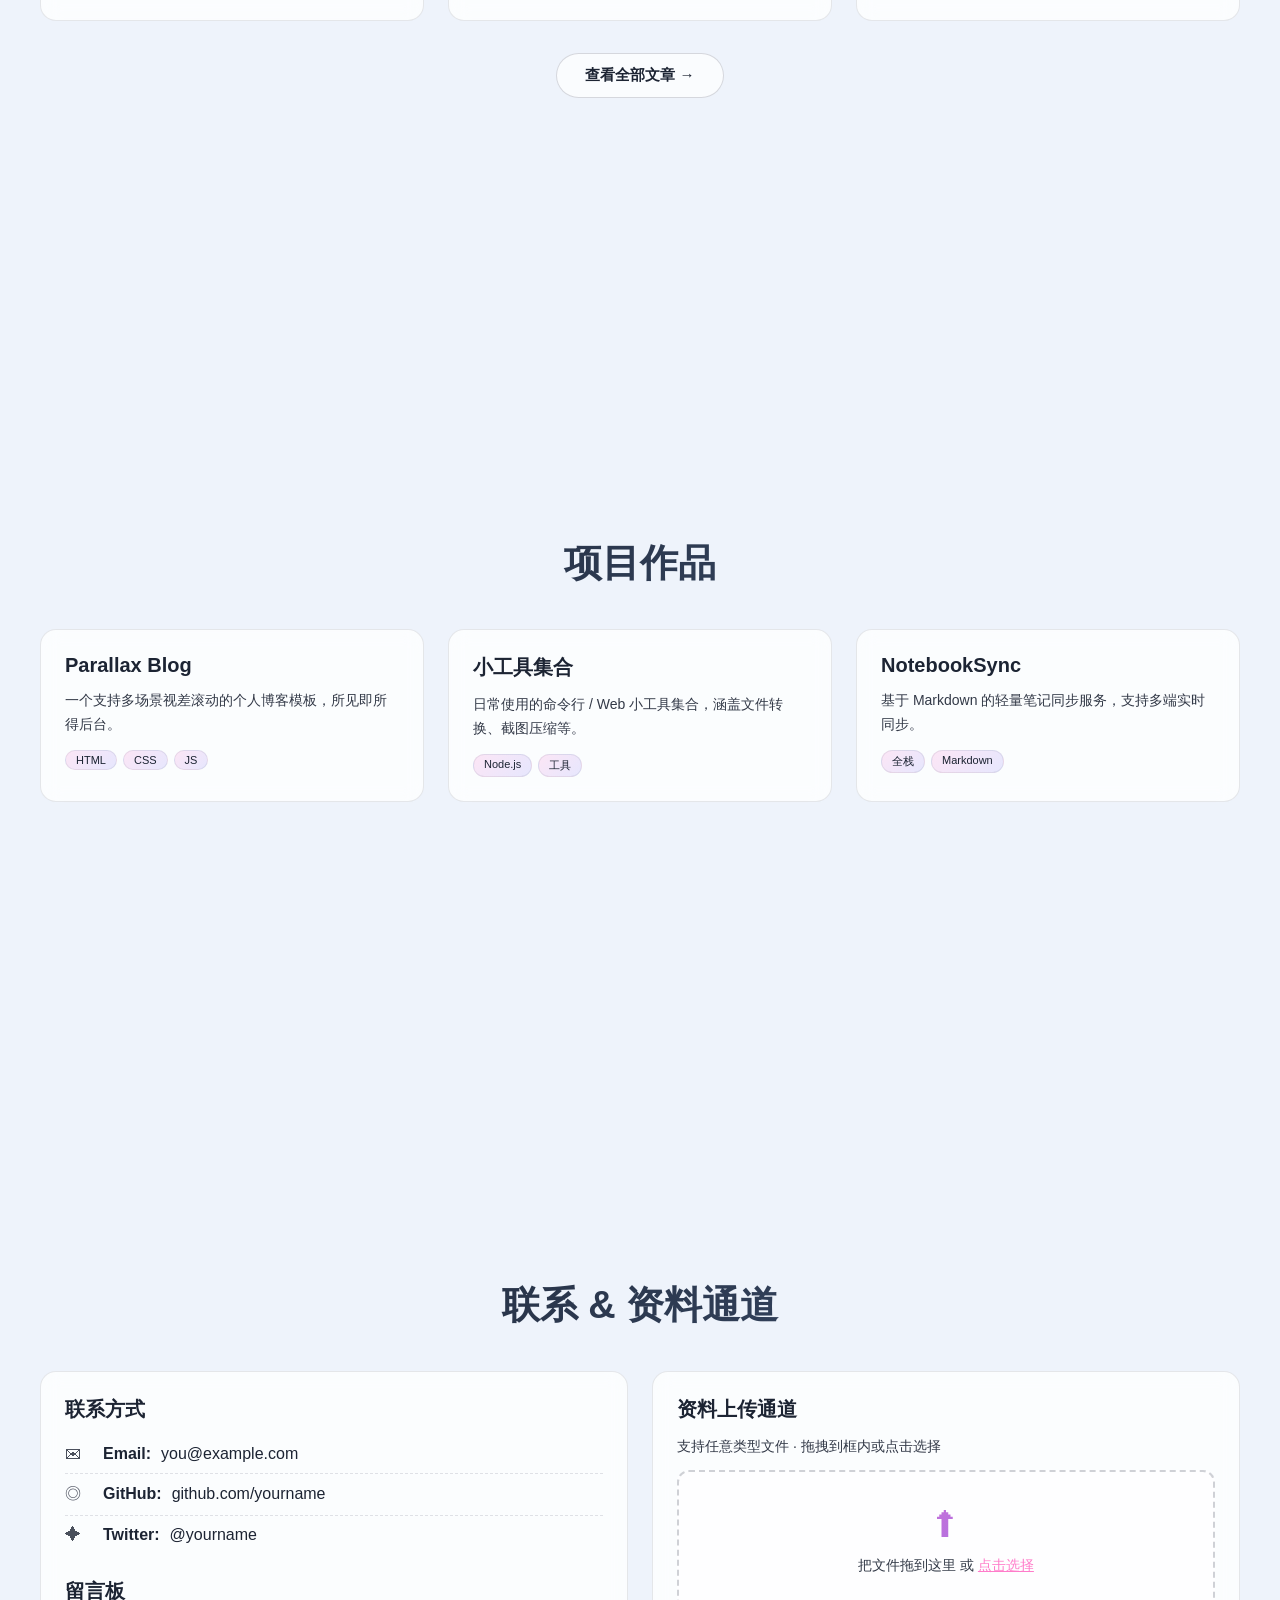
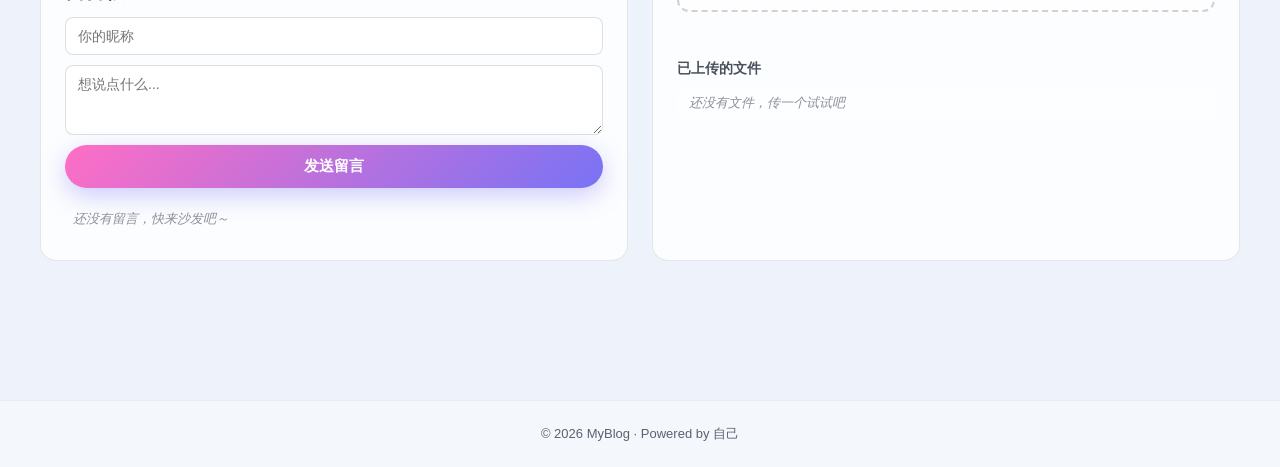
==== commit cf5c85e2: "Update blog website features" ====
--- a/index.html
+++ b/index.html
@@ -14,8 +14,8 @@
       } catch (e) {}
     })();
   </script>
-  <link rel="stylesheet" href="css/main.css?v=c2642971fadbef1a" />
-  <link rel="stylesheet" href="css/backgrounds.css?v=c2642971fadbef1a" />
+  <link rel="stylesheet" href="css/main.css?v=a8abca5a4e00a57b" />
+  <link rel="stylesheet" href="css/backgrounds.css?v=a8abca5a4e00a57b" />
 </head>
 <body>
 
@@ -176,13 +176,13 @@
   <audio id="bg-music" loop preload="none"></audio>
 
   <!-- 入口脚本（传统脚本，按依赖顺序加载，支持 file:// 双击直接打开） -->
-  <script src="js/theme.js?v=c2642971fadbef1a"></script>
-  <script src="js/storage.js?v=c2642971fadbef1a"></script>
-  <script src="js/backgrounds.js?v=c2642971fadbef1a"></script>
-  <script src="js/particles.js?v=c2642971fadbef1a"></script>
-  <script src="js/typewriter.js?v=c2642971fadbef1a"></script>
-  <script src="js/music.js?v=c2642971fadbef1a"></script>
-  <script src="js/upload.js?v=c2642971fadbef1a"></script>
-  <script src="js/main.js?v=c2642971fadbef1a"></script>
+  <script src="js/theme.js?v=a8abca5a4e00a57b"></script>
+  <script src="js/storage.js?v=a8abca5a4e00a57b"></script>
+  <script src="js/backgrounds.js?v=a8abca5a4e00a57b"></script>
+  <script src="js/particles.js?v=a8abca5a4e00a57b"></script>
+  <script src="js/typewriter.js?v=a8abca5a4e00a57b"></script>
+  <script src="js/music.js?v=a8abca5a4e00a57b"></script>
+  <script src="js/upload.js?v=a8abca5a4e00a57b"></script>
+  <script src="js/main.js?v=a8abca5a4e00a57b"></script>
 </body>
 </html>
